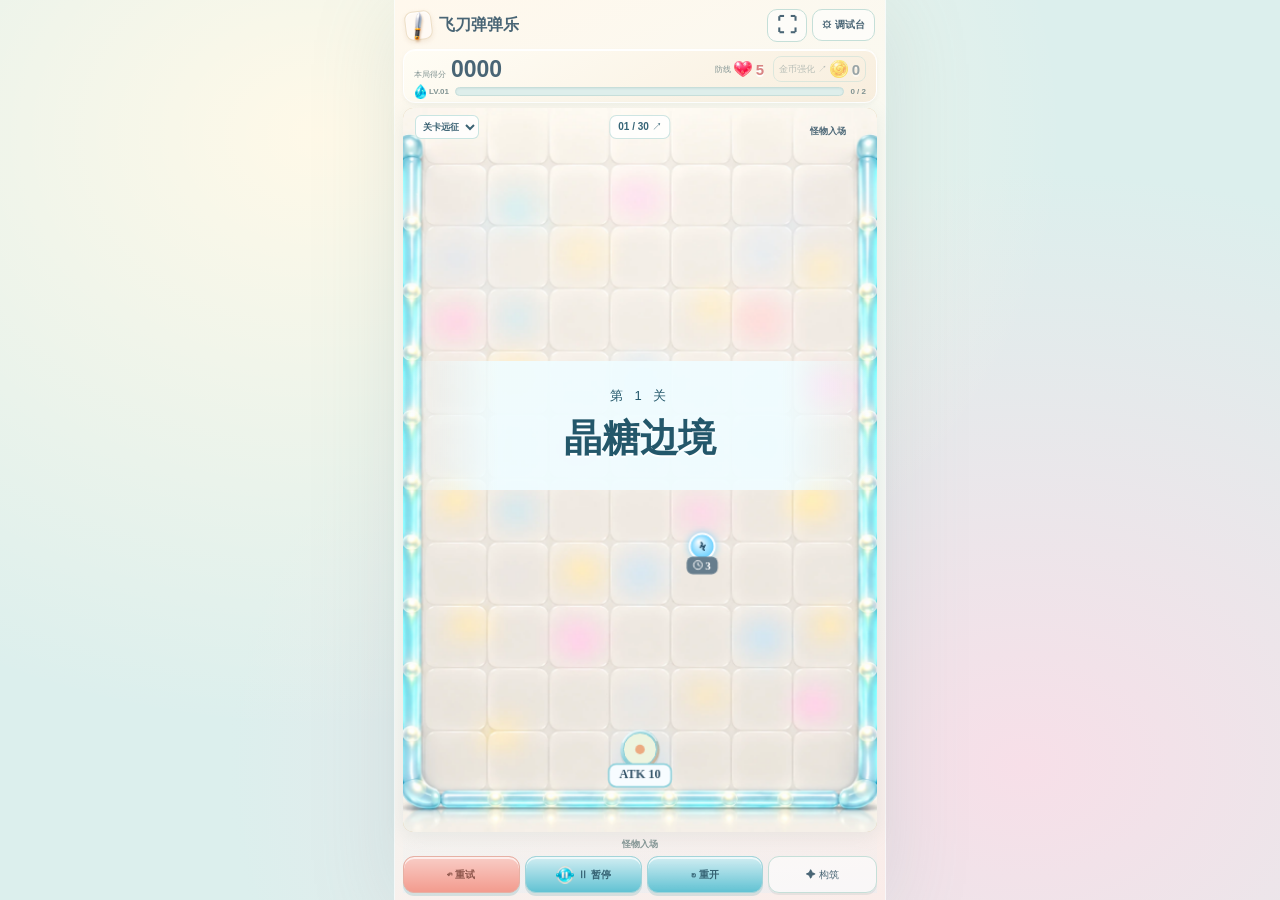
==== index.html @ 3e69caf4 "发布：飞刀弹弹乐 v0.41.0 朋友试玩版" ====
<!doctype html>
<html lang="zh-CN">
  <head>
<script>const shareUrl=new URL(location.href);if(!shareUrl.searchParams.has("mode"))shareUrl.searchParams.set("mode","stages");if(!shareUrl.searchParams.has("theme"))shareUrl.searchParams.set("theme","crystal");history.replaceState(null,"",shareUrl);</script>
    <meta charset="utf-8" />
    <meta
      name="viewport"
      content="width=device-width,initial-scale=1,viewport-fit=cover"
    />
    <meta name="theme-color" content="#3d9ef2" />
    <title>飞刀弹弹乐</title>
    <link rel="icon" href="assets/toy/coin.png" type="image/png" />
    <link rel="stylesheet" href="style.css" />
    <link rel="stylesheet" href="toy-theme.css" id="toySkin" />
    <link rel="stylesheet" href="theme-system.css" />
    <link rel="stylesheet" href="mask-editor.css" />
    <link rel="stylesheet" href="balance-lab.css" />
    <link rel="stylesheet" href="audio-lab.css" />
    <link rel="stylesheet" href="stage-ui.css" />
  </head>
  <body>
    <div class="workspace">
      <main class="game-shell" aria-label="游戏区">
        <header class="game-header">
          <div class="brand">
            <span class="brand-icon"
              ><img id="themeBrand" src="assets/toy/knife.png" alt=""
            /></span>
            <div>飞刀弹弹乐<small>KNIFE PARTY</small></div>
          </div>
          <div class="header-actions">
            <button id="fullscreen" aria-label="切换全屏" title="切换全屏">
              ⛶</button
            ><button id="tune" disabled aria-expanded="false">⚙ 调试台</button>
          </div>
        </header>
        <section class="hud-panel">
          <div class="scoreboard">
            <div class="score-label">
              本局得分<strong id="score">0000</strong>
            </div>
            <div class="counters">
              <div><small>防线</small><span id="lives">5</span></div>
              <button id="openShop" disabled aria-label="金币强化商店">
                <small>金币强化 ↗</small><span id="coins">0</span>
              </button>
            </div>
          </div>
          <div class="xp-row">
            <span id="level">LV.01</span>
            <div class="xp-track"><i id="xp"></i></div>
            <span id="xpLabel">0 / 2</span>
          </div>
        </section>
        <section class="battle-stage" aria-label="战场">
          <div class="arena-wrap">
            <div class="battle-heading">
              <label class="mode-choice"
                ><select
                  id="gameModeChoice"
                  aria-label="游戏模式（切换重新开局）"
                  title="切换模式会重新开局"
                >
                  <option value="endless">无尽挑战</option>
                  <option value="stages">关卡远征</option>
                </select></label
              >
              <span class="battle-theme-name" hidden>默认主题</span>
            </div>
            <section
              id="stageStatus"
              class="stage-status"
              aria-label="关卡目标"
              hidden
            >
              <div class="stage-title-row">
                <button
                  id="stageRouteButton"
                  title="查看路线与本关目标"
                  aria-describedby="stageObjective"
                >
                  <strong id="stageTitle"></strong> ↗</button
                ><span id="stageProgress"></span>
              </div>
              <div id="stageObjective" class="stage-objective"></div>
            </section>
            <div id="bossStatus" hidden>
              <div class="boss-title-row">
                <strong id="bossName"></strong><span id="bossHp"></span>
              </div>
              <div class="boss-track"><i id="bossFill"></i></div>
              <div id="bossIntent"></div>
            </div>
            <div id="comboStatus" class="combo-status" hidden></div>
            <div class="arena-label">
              <span id="round">ROUND 01</span><span id="phase">正在加载</span>
            </div>
            <canvas
              id="arena"
              aria-label="飞刀战场，拖动瞄准松手发射"
              tabindex="0"
            ></canvas>
            <div id="overlay" class="overlay" hidden></div>
          </div>
        </section>
        <section class="bottom-deck">
          <div class="play-hint" id="hint">按住战场瞄准 · 松手出刀</div>
          <div class="play-controls">
            <button id="retry">↶ 重试</button><button id="pause">Ⅱ 暂停</button
            ><button id="restart">↻ 重开</button>
            <details id="buildDetails" class="build-details">
              <summary aria-label="展开构筑与属性">✦ 构筑</summary>
              <div class="build-popover">
                <div class="build-popover-heading">
                  本局构筑与属性 <small>再次点击构筑收起</small>
                </div>
                <div class="build-strip">
                  <span class="build-icon">✦</span>
                  <div id="buffs" class="buffs"></div>
                </div>
                <div id="stats" class="stats"></div>
                <div class="bottom-meta">
                  <span id="liveStatus">等待你的第一刀</span
                  ><button id="phone">手机试玩 ↗</button
                  ><span id="physicsBadge">重力关闭</span><span>v0.41.0</span>
                </div>
              </div>
            </details>
          </div>
        </section>
        <section
          id="stageScreen"
          class="stage-screen"
          role="region"
          aria-label="关卡旅程"
          hidden
        ></section>
      </main>
    </div>
    <dialog id="shop" aria-labelledby="shopTitle">
      <div class="dialog-head">
        <div>
          <small>COIN WORKSHOP</small>
          <h2 id="shopTitle">金币强化</h2>
        </div>
        <button id="closeShop" aria-label="关闭金币商店">✕</button>
      </div>
      <div class="shop-wallet">
        <span>本局金币</span><strong id="shopCoins">0</strong
        ><small>强化留在本局 · 不消耗回合</small>
      </div>
      <p id="shopMessage" class="small" role="status"></p>
      <div id="shopItems" class="shop-items"></div>
      <p class="small">
        每种强化独立涨价。解锁能力仍靠经验三选一，金币帮你加强喜欢的构筑。
      </p>
    </dialog>
    <dialog id="debug">
      <div class="dialog-head">
        <div>
          <small>PLAY LAB</small>
          <h2>手感调试台</h2>
        </div>
        <button id="closeDebug" aria-label="关闭调试台">✕</button>
      </div>
      <p class="small">
        PC
        左侧面板可边玩边调；手机面板打开时暂停，关闭继续。结构调整需应用并重开。
      </p>
      <details id="themeLab" class="debug-section theme-lab">
        <summary>主题工作台 <small>内部测试</small></summary>
        <p class="small">
          切换整套美术与配色，保留对局。主题与玩法参数分开保存。
        </p>
        <label class="theme-line"
          >内置主题<select id="themeSelect" aria-label="内置主题"></select
        ></label>
        <div class="debug-actions">
          <button id="themeSave" class="accent">保存主题</button
          ><button id="themeRestore">恢复已存主题</button>
          <button id="themeExport">导出主题包</button>
          <label class="file-button"
            >导入主题包<input
              id="themeImport"
              type="file"
              accept=".json,application/json"
              hidden
          /></label>
        </div>
        <p id="themeState" class="small" role="status">正在加载主题…</p>
        <button id="crystalTest">试玩晶糖 · 6列10行 / 三种怪物（重开）</button>
        <p class="small">
          蓝色普通怪 · 粉色快速怪 ·
          橙黄色爆炸怪。仅套用战场行列与怪物开关，其余已调参数沿用。
        </p>
        <details>
          <summary>背景碰撞框</summary>
          <button id="themeArenaEdit">显示范围并拖动调整</button>
          <p class="small">
            按背景图宽高的0～1比例对齐内墙。修改不改变格子数；调试台搜索“实际碰撞边界”可显示绿色参考框。
          </p>
          <label
            ><input
              id="themeArenaEnabled"
              type="checkbox"
            />使用图片内侧碰撞框</label
          >
          <div id="themeArenaGeometry" class="theme-grid"></div>
          <button id="themeApplyArena">应用碰撞框预览</button>
          <p class="small">
            满意后点击“保存主题”；行列数、怪物数值使用“保存参数”。
          </p>
        </details>
        <details>
          <summary>编辑名称与风格</summary>
          <label class="theme-line"
            >名称<input id="themeName" maxlength="60" aria-label="主题名称"
          /></label>
          <label class="theme-line"
            >主题 ID<input id="themeId" maxlength="64" aria-label="主题ID"
          /></label>
          <label class="theme-line"
            >皮肤样式<select id="themeStyle" aria-label="皮肤样式">
              <option value="toy">玩具圆润</option>
              <option value="crystal">晶糖玻璃</option>
              <option value="classic">经典简洁</option>
            </select></label
          >
        </details>
        <details>
          <summary>界面配色</summary>
          <p class="small">点击色块选色，或输入 #RRGGBB；修改后立即预览。</p>
          <div id="themePalette" class="theme-grid"></div>
        </details>
        <details>
          <summary>战场与特效配色</summary>
          <p class="small">
            可用 #RRGGBBAA 调透明度，地面底色在没有地砖/背景图时显示。
          </p>
          <div id="themeRender" class="theme-grid"></div>
        </details>
        <details>
          <summary>主题图片与锚点</summary>
          <select id="themeSlot" aria-label="主题图片槽位"></select>
          <div class="theme-preview">
            <img id="themeAssetPreview" alt="当前槽位图片" />
            <p id="themeAssetInfo" class="small"></p>
          </div>
          <div class="debug-actions">
            <label class="file-button"
              >替换主题图片<input
                id="themeAssetFile"
                type="file"
                accept="image/png,image/webp,image/jpeg"
                hidden /></label
            ><button id="themeClearAsset">清除此槽位</button>
          </div>
          <p class="small">
            PNG / WebP / JPEG，单图≤4 MiB。整体主题包≤8
            MiB。下方尺寸/锚点用于战场素材，HUD图片按界面布局缩放。显示倍率不改变碰撞体；飞刀先校准朝向与刀尖锚点。
          </p>
          <div id="themeGeometry" class="theme-grid"></div>
          <label class="theme-line"
            ><input id="theme-meta-loop" type="checkbox" />循环播放</label
          >
          <button id="themeApplyMeta">应用尺寸与锚点</button>
        </details>
      </details>
      <div class="debug-actions">
        <button id="save" class="accent">保存参数</button
        ><button id="export">导出 JSON</button
        ><label class="file-button"
          >导入 JSON<input
            id="import"
            type="file"
            accept=".json,application/json"
            hidden /></label
        ><button id="defaults">恢复默认</button
        ><button id="applyBoard">应用并重开</button>
      </div>
      <button id="openBalanceLab" class="balance-entry">
        数值平衡工作台 ↗ <small>经验曲线 · 技能成长 · 怪物压力 · 经济</small>
      </button>
      <button id="openAudioLab" class="balance-entry">
        音乐与音效工作台 ↗ <small>音量 · 试听 · 素材替换 · 背景音乐</small>
      </button>
      <p id="saveState" class="small" role="status">尚未修改</p>
      <details id="feelPresets" class="lab-presets" open>
        <summary class="section-caption">
          手感预设 <span id="presetName">原味 · 零反弹</span>
        </summary>
        <div id="presetButtons" class="preset-buttons"></div>
        <div class="preset-create">
          <input
            id="feelPresetName"
            maxlength="40"
            placeholder="新预设名称"
            aria-label="新手感预设名称"
          />
          <button id="saveFeelPreset">保存当前为预设</button>
        </div>
        <div class="preset-manage">
          <button id="undoPresetDelete" hidden>撤销删除预设</button>
          <button id="restoreBuiltinPresets">恢复内置预设</button>
        </div>
        <p class="small">
          保存当前全部参数；删除不改变当前对局。预设保存在此浏览器，点击预设应用，结构变化会重开。
        </p>
      </details>
      <input
        id="search"
        class="search"
        placeholder="搜索参数，例如：重力、速度、伤害"
        aria-label="搜索参数"
      />
      <div class="gravity-note">
        延迟重力：需同时启用重力。怪物与墙壁反弹次数都耗尽后开始下坠；初始无反弹则立即生效。
      </div>
      <div id="fields"></div>
      <details class="debug-section">
        <summary>测试工具与运行信息</summary>
        <div class="debug-actions">
          <button id="grantRecall">获得万刃归心</button
          ><button id="grantPlatform">增加发射台</button
          ><button id="demoRecall">演示墙刀齐射</button
          ><button id="step">单步 1/60 秒</button
          ><button id="testScene">加载碰撞测试场</button
          ><button id="addXp">增加升级经验</button
          ><button id="addCoins">增加 20 金币</button>
        </div>
        <pre id="telemetry"></pre>
      </details>
      <details class="debug-section">
        <summary>美术资源替换 / 预览</summary>
        <p class="small">
          单张快速预览仅本次有效，不写入主题包。要保存图片和锚点，请使用上方主题工作台；重新加载恢复当前主题。
        </p>
        <div class="debug-actions">
          <select id="assetSlot" aria-label="替换素材类型">
            <option value="enemy">蓝色怪物</option>
            <option value="enemyOrange">橙色怪物</option>
            <option value="corpseOrange">橙色战败怪物</option>
            <option value="floorTile">单格地砖</option>
            <option value="knife">飞刀（默认朝右）</option>
            <option value="corpse">死亡怪物</option>
            <option value="launcher">发射台</option>
            <option value="launcherDisc">中央圆盘发射台</option>
            <option value="background">战场背景</option></select
          ><label class="file-button"
            >选择图片预览<input
              id="artFile"
              type="file"
              accept="image/png,image/webp,image/svg+xml,image/jpeg"
              hidden /></label
          ><button id="reloadArt">重新加载正式素材</button>
        </div>
        <p id="artState" class="small"></p>
      </details>
    </dialog>
    <div id="toast" role="status"></div>
    <script type="module" src="src/main.mjs"></script>
  </body>
</html>
---- style.css ----
@font-face {
  font-family: Club;
  src: local("Bahnschrift");
}
* {
  box-sizing: border-box;
}
:root {
  color-scheme: dark;
  --bg: #10231d;
  --panel: #1c352a;
  --line: #385347;
  --text: #f4f1df;
  --muted: #9db09e;
  --orange: #ffab65;
  --lime: #daeba5;
}
html,
body {
  margin: 0;
  width: 100%;
  height: 100%;
  overflow: hidden;
}
body {
  font-family: Club, "Microsoft YaHei", sans-serif;
  color: var(--text);
  background: radial-gradient(
    ellipse at 50% 30%,
    #2c4733 0%,
    #152b23 42%,
    #0c1b17 100%
  );
}
button,
input,
select {
  -webkit-tap-highlight-color: transparent;
}
button,
.file-button {
  font: inherit;
  color: inherit;
  border: 1px solid var(--line);
  background: #253e30;
  border-radius: 10px;
  min-height: 40px;
  padding: 9px 13px;
  cursor: pointer;
  transition: background 0.12s;
}
button:hover,
.file-button:hover {
  background: #38543b;
}
button:active {
  background: #486244;
}
button:focus-visible,
input:focus-visible,
canvas:focus-visible {
  outline: 2px solid var(--orange);
  outline-offset: 2px;
}
button:disabled {
  opacity: 0.4;
  cursor: default;
}
.workspace {
  height: 100dvh;
  width: 100%;
  display: flex;
  justify-content: center;
  align-items: stretch;
  padding: 0 12px;
}
.game-shell {
  width: min(100%, 520px, 66dvh);
  min-width: 0;
  display: flex;
  flex-direction: column;
  height: 100%;
  padding: 14px 16px 6px;
  background: linear-gradient(180deg, #223d2e, #142c23 45%, #1c3427);
  box-shadow:
    0 0 0 1px #a1b48718,
    0 0 100px #0003;
  position: relative;
}
.game-header {
  display: flex;
  align-items: center;
  justify-content: space-between;
  gap: 10px;
  flex-shrink: 0;
  margin-bottom: 12px;
}
.brand {
  display: flex;
  align-items: center;
  gap: 9px;
  font-size: 19px;
  font-weight: 800;
  letter-spacing: 1px;
}
.brand-icon {
  display: grid;
  place-items: center;
  width: 34px;
  height: 36px;
  background: var(--orange);
  color: #1b3324;
  border-radius: 10px;
  transform: rotate(-7deg);
  font-size: 28px;
}
.brand small {
  display: block;
  font-size: 8px;
  letter-spacing: 3px;
  font-weight: 400;
  color: #b4cba0;
  margin-top: 3px;
}
.header-actions {
  display: flex;
  gap: 7px;
  align-items: center;
}
.header-actions button {
  font-size: 11px;
  min-height: 36px;
  padding: 7px 11px;
  background: #173023;
}
.header-actions #fullscreen {
  font-size: 20px;
  padding: 4px 9px;
}
.hud-panel {
  background: linear-gradient(125deg, #35493166, #253f2f);
  border: 1px solid #59704c55;
  border-radius: 14px;
  padding: 11px 15px 10px;
  flex-shrink: 0;
}
.scoreboard {
  display: flex;
  align-items: center;
  justify-content: space-between;
  gap: 16px;
}
.score-label {
  font-size: 10px;
  letter-spacing: 2px;
  color: #b5c7a8;
}
.score-label strong {
  display: block;
  font-size: 31px;
  letter-spacing: 2px;
  line-height: 1.15;
  color: #f6efce;
  margin-top: 3px;
  font-weight: 600;
}
.counters {
  display: flex;
  gap: 20px;
  text-align: right;
}
.counters div {
  display: flex;
  flex-direction: column;
  gap: 5px;
}
.counters small {
  font-size: 9px;
  color: var(--muted);
  letter-spacing: 2px;
}
.counters span {
  font-size: 19px;
}
.counters #lives {
  color: #ffb285;
}
.counters #coins {
  color: #e5dfa0;
}
.xp-row {
  display: flex;
  align-items: center;
  gap: 9px;
  margin-top: 9px;
  font-size: 9px;
  color: #c5dba5;
}
.xp-track {
  height: 12px;
  min-height: 12px;
  padding: 2px 3px;
  border: 1px solid #ffffff24;
  border-radius: 30px;
  background: #10271c;
  overflow: hidden;
  flex: 1;
}
.xp-track i {
  display: block;
  height: 100%;
  width: 0;
  border-radius: inherit;
  background: linear-gradient(90deg, #a6c873, #e4ed9d);
  transition: width 0.2s;
}
.battle-heading {
  display: flex;
  justify-content: space-between;
  align-items: center;
  font-size: 11px;
  flex-shrink: 0;
  height: 33px;
  padding: 0 3px;
  color: #e0e7c1;
}
.battle-heading i {
  font-style: normal;
  font-size: 9px;
  color: #8fa58c;
}
.battle-heading #physicsBadge {
  font-size: 9px;
  color: #c1d497;
  background: #a9ce8710;
  padding: 4px 6px;
  border-radius: 4px;
}
.battle-stage {
  min-height: 0;
  flex: 1;
  display: flex;
  align-items: center;
  justify-content: center;
  width: 100%;
  overflow: hidden;
}
.arena-wrap {
  flex-shrink: 0;
  position: relative;
  border: 8px solid #647051;
  border-top-width: 26px;
  border-bottom-width: 8px;
  border-radius: 12px;
  background: #263f30;
  box-shadow:
    inset 0 0 0 1px #b2c78255,
    0 5px 0 #0d2217;
  width: 100%;
  overflow: visible;
}
.arena-label {
  position: absolute;
  top: -20px;
  left: 2px;
  right: 2px;
  display: flex;
  align-items: center;
  justify-content: space-between;
  font-size: 9px;
  letter-spacing: 1px;
  color: #eff3d6;
}
canvas {
  display: block;
  width: 100%;
  height: 100%;
  touch-action: none;
  cursor: crosshair;
}
.bottom-deck {
  flex-shrink: 0;
  padding-top: 9px;
}
.play-hint {
  text-align: center;
  color: #c7d8ad;
  font-size: 10px;
  line-height: 16px;
  min-height: 16px;
  margin-bottom: 8px;
}
.build-strip {
  display: flex;
  gap: 8px;
  align-items: center;
  min-height: 26px;
  border-top: 1px solid #52644455;
  padding-top: 7px;
  margin-bottom: 6px;
}
.build-icon {
  color: var(--orange);
  font-size: 17px;
}
.buffs {
  display: flex;
  gap: 6px;
  overflow-x: auto;
  white-space: nowrap;
  scrollbar-width: none;
  font-size: 9px;
}
.buffs span {
  border-radius: 4px;
  color: #d4e3ae;
  background: #65734633;
  padding: 4px 6px;
}
.stats {
  display: grid;
  grid-template-columns: repeat(7, minmax(0, 1fr));
  background: #10251b66;
  border: 1px solid #3b513644;
  border-radius: 8px;
  margin-bottom: 9px;
  padding: 7px 0;
}
.stat {
  text-align: center;
  display: flex;
  flex-direction: column;
  gap: 5px;
  border-right: 1px solid #58704d33;
  min-width: 0;
}
.stat:last-child {
  border: 0;
}
.stat span {
  font-size: 8px;
  color: #b0bea0;
}
.stat b {
  font-size: 14px;
  font-weight: 500;
  color: #e4e9bb;
}
.play-controls {
  display: flex;
  gap: 7px;
}
.play-controls button {
  flex: 1;
  font-size: 11px;
  min-height: 42px;
  padding: 9px 4px;
  background: linear-gradient(180deg, #425536, #2b422d);
  border-color: #6c7b4b99;
  box-shadow: 0 3px 0 #0f2519;
}
.play-controls button:first-child {
  background: linear-gradient(180deg, #efb16b, #d99656);
  border-color: #e8c58a;
  color: #253325;
  font-weight: 700;
  flex: 1.35;
}
.bottom-meta {
  display: flex;
  gap: 8px;
  align-items: center;
  justify-content: space-between;
  height: 29px;
  color: #7e957d;
  font-size: 8px;
}
.bottom-meta #liveStatus {
  white-space: nowrap;
  overflow: hidden;
  text-overflow: ellipsis;
  max-width: 50%;
}
.bottom-meta button {
  font-size: 9px;
  min-height: 24px;
  padding: 2px 5px;
  background: transparent;
  border: 0;
  color: #a8bc99;
}
.overlay {
  position: absolute;
  inset: 0;
  z-index: 3;
  background: #13291fef;
  backdrop-filter: blur(7px);
  display: flex;
  flex-direction: column;
  justify-content: center;
  padding: 20px;
  overflow-y: auto;
}
.overlay[hidden] {
  display: none;
}
.overlay h2 {
  font-size: 25px;
  color: #f7e5ba;
  margin: 5px 0 8px;
}
.overlay > p {
  font-size: 11px;
  line-height: 1.7;
  color: #b1c19d;
  margin: 0 0 8px;
}
.choice {
  display: grid;
  grid-template-columns: 32px 1fr;
  gap: 5px 10px;
  text-align: left;
  padding: 12px;
  margin-top: 8px;
  min-height: 65px;
  background: linear-gradient(110deg, #395135, #2b4430);
  border-color: #82905b88;
}
.choice em {
  font-size: 27px;
  grid-row: span 2;
  color: var(--orange);
  font-style: normal;
}
.choice b {
  font-size: 15px;
}
.choice small {
  font-size: 10px;
  color: #c3d1af;
}
.accent {
  background: var(--orange);
  color: #243422;
  border-color: var(--orange);
}
.accent:hover {
  background: #ffc189;
}
dialog {
  position: fixed;
  width: min(620px, calc(100vw - 20px));
  max-width: none;
  max-height: calc(100dvh - 24px);
  border: 1px solid #6c8054;
  border-radius: 16px;
  padding: 19px;
  background: #193124;
  color: var(--text);
  box-shadow: 0 18px 60px #0006;
  overflow: auto;
  overscroll-behavior: contain;
}
dialog::backdrop {
  background: #071a12b8;
  backdrop-filter: blur(3px);
}
.dialog-head {
  display: flex;
  justify-content: space-between;
  align-items: center;
  background: #193124;
  position: sticky;
  top: -19px;
  padding: 10px 0;
  z-index: 2;
}
.dialog-head small {
  color: var(--orange);
  font-size: 9px;
  letter-spacing: 3px;
}
.dialog-head h2 {
  font-size: 23px;
  margin: 4px 0;
}
.dialog-head button {
  font-size: 16px;
  min-width: 40px;
}
.small {
  font-size: 11px;
  line-height: 1.7;
  color: #b1c4a9;
}
.debug-actions {
  display: flex;
  gap: 6px;
  flex-wrap: wrap;
  margin: 12px 0;
}
.debug-actions button,
.file-button,
select {
  font-size: 11px;
  min-height: 36px;
  padding: 8px 10px;
}
.debug-section {
  border-top: 1px solid var(--line);
  padding: 13px 0;
}
.debug-section summary {
  cursor: pointer;
  font-size: 12px;
}
.field {
  display: grid;
  grid-template-columns: minmax(0, 1fr) 75px 55px;
  gap: 8px;
  align-items: center;
  margin-top: 12px;
  font-size: 11px;
}
.field small {
  color: #8da589;
  font-size: 9px;
}
.field input[type="number"],
select,
.search {
  background: #10291c;
  color: var(--text);
  padding: 8px;
  border: 1px solid #516447;
  border-radius: 6px;
  width: 100%;
  font: inherit;
}
.field input[type="checkbox"] {
  accent-color: var(--orange);
  justify-self: end;
  width: 20px;
  height: 20px;
}
.search {
  font-size: 12px;
  margin: 12px 0;
}
.gravity-note {
  font-size: 10px;
  line-height: 1.7;
  color: #d5d6a8;
  background: #74824318;
  padding: 8px 10px;
  border-radius: 5px;
  margin-bottom: 10px;
}
.lab-presets {
  margin-top: 14px;
}
.section-caption {
  display: flex;
  justify-content: space-between;
  color: #c5d4ad;
  font-size: 11px;
}
.section-caption span {
  font-size: 9px;
  color: #93a784;
}
.preset-buttons {
  display: grid;
  grid-template-columns: 1fr 1fr;
  gap: 6px;
  margin-top: 8px;
}
.preset-buttons button {
  font-size: 10px;
  min-height: 34px;
  padding: 7px 8px;
  text-align: left;
}
.preset-buttons button.active {
  border-color: var(--orange);
  color: #f3c38f;
}
pre {
  white-space: pre-wrap;
  font-size: 10px;
  color: #cde29c;
  line-height: 1.8;
}
#toast {
  position: fixed;
  bottom: max(15px, env(safe-area-inset-bottom));
  left: 50%;
  transform: translateX(-50%);
  max-width: 90vw;
  padding: 12px 20px;
  background: var(--lime);
  color: #173022;
  border-radius: 10px;
  font-size: 12px;
  opacity: 0;
  pointer-events: none;
  z-index: 30;
  transition: opacity 0.15s;
}
#toast.show {
  opacity: 1;
}
@media (min-width: 900px) and (orientation: landscape) {
  body.debug-docked .workspace {
    padding-left: 380px;
  }
  dialog.docked {
    inset: 12px auto 12px
      max(14px, calc((100vw - min(520px, 66dvh) - 380px) / 2 + 14px));
    margin: 0;
    width: 350px;
    height: calc(100dvh - 24px);
    max-height: none;
    border-radius: 13px;
    padding: 16px;
    box-shadow: 0 8px 32px #0003;
  }
  .docked .dialog-head {
    top: -16px;
  }
  .docked .field {
    grid-template-columns: minmax(0, 1fr) 66px 47px;
    gap: 6px;
  }
}
@media (max-width: 599px) {
  .workspace {
    padding: 0;
  }
  .game-shell {
    width: 100%;
    padding: calc(10px + env(safe-area-inset-top)) 12px
      env(safe-area-inset-bottom);
    box-shadow: none;
  }
  .game-header {
    margin-bottom: 10px;
  }
  .brand {
    font-size: 18px;
  }
  .hud-panel {
    padding: 10px 13px;
  }
  .game-header #fullscreen {
    display: none;
  }
  .header-actions button {
    min-height: 40px;
  }
  .battle-heading {
    height: 29px;
  }
  .stats {
    padding: 6px 0;
  }
  .bottom-deck {
    padding-top: 7px;
  }
  .bottom-meta {
    height: 25px;
  }
  dialog {
    width: calc(100vw - 16px);
    max-height: calc(
      100dvh - 16px - env(safe-area-inset-top) - env(safe-area-inset-bottom)
    );
    padding: 15px;
  }
  .dialog-head {
    top: -15px;
  }
  .overlay {
    padding: 14px;
  }
  .overlay h2 {
    font-size: 21px;
  }
}
@media (max-height: 740px) {
  .game-shell {
    padding-top: max(7px, env(safe-area-inset-top));
  }
  .game-header {
    margin-bottom: 7px;
  }
  .brand {
    font-size: 16px;
  }
  .brand-icon {
    height: 31px;
    width: 30px;
    font-size: 24px;
  }
  .brand small {
    font-size: 7px;
  }
  .hud-panel {
    padding: 7px 11px;
  }
  .score-label strong {
    font-size: 25px;
  }
  .counters span {
    font-size: 16px;
  }
  .xp-row {
    margin-top: 6px;
  }
  .battle-heading {
    height: 25px;
  }
  .bottom-deck {
    padding-top: 5px;
  }
  .play-hint {
    font-size: 9px;
    margin-bottom: 4px;
  }
  .build-strip {
    padding-top: 4px;
    min-height: 22px;
    margin-bottom: 4px;
  }
  .stats {
    padding: 5px 0;
    margin-bottom: 6px;
  }
  .stat {
    gap: 3px;
  }
  .stat b {
    font-size: 12px;
  }
  .bottom-meta {
    height: 22px;
  }
  .play-controls button {
    min-height: 38px;
  }
  .choice {
    min-height: 54px;
    padding: 8px;
    margin-top: 5px;
  }
  .overlay h2 {
    font-size: 19px;
  }
}
@media (max-height: 500px) and (orientation: landscape) {
  .game-header {
    margin-bottom: 3px;
  }
  .hud-panel {
    padding: 4px 8px;
  }
  .scoreboard {
    align-items: center;
  }
  .score-label strong {
    display: inline;
    font-size: 20px;
    margin-left: 8px;
  }
  .counters {
    flex-direction: row;
    gap: 10px;
  }
  .counters div {
    flex-direction: row;
  }
  .xp-row {
    margin-top: 3px;
  }
  .battle-heading {
    height: 20px;
  }
  .build-strip,
  .stats,
  .bottom-meta {
    display: none;
  }
  .play-controls button {
    min-height: 30px;
  }
  .play-hint {
    line-height: 12px;
  }
  .game-shell {
    width: 320px;
  }
}
---- toy-theme.css ----
/* v0.4 toy art theme; layout and input behavior remain in style.css. */
:root {
  color-scheme: light;
  --bg: #cce9fc;
  --panel: #edf7ff;
  --line: #bdd4e7;
  --text: #304f72;
  --muted: #69849a;
  --orange: #ffbf35;
  --lime: #32b4f6;
}
body {
  background: radial-gradient(
    ellipse at 50% 25%,
    #bfeeff,
    #6dbcea 70%,
    #4389bf
  );
  color: var(--text);
}
.workspace {
  background-image:
    radial-gradient(circle at 18% 18%, #ffffff55 0 2px, transparent 3px),
    radial-gradient(circle at 85% 65%, #ffffff30 0 3px, transparent 4px);
  background-size:
    95px 95px,
    150px 150px;
}
.game-shell {
  background: linear-gradient(
    180deg,
    #80ceff 0%,
    #d8effb 17%,
    #ecf6fa 54%,
    #bbdff6 100%
  );
  box-shadow:
    0 0 0 2px #ffffff66,
    0 0 80px #164e763d;
}
.brand {
  color: white;
  text-shadow:
    0 2px 0 #2774ae,
    1px 0 0 #2774ae,
    -1px 0 0 #2774ae;
  letter-spacing: 0.5px;
}
.brand small {
  color: #eafbff;
  text-shadow: none;
  font-weight: 700;
}
.brand-icon {
  background: linear-gradient(#ffdc57, #ffa52d);
  box-shadow:
    inset 0 2px 0 #fff4b6,
    0 3px 0 #b87d22;
  border: 1px solid #fcb949;
}
.brand-icon img {
  height: 33px;
  width: auto;
  display: block;
  transform: rotate(12deg);
  filter: drop-shadow(1px 2px 1px #a7642166);
}
button,
.file-button {
  background: #eaf5ff;
  border-color: #9fc4e2;
  color: #34577c;
  box-shadow: 0 2px 0 #7ca5c522;
}
button:hover,
.file-button:hover {
  background: #d2eaff;
}
button:active {
  background: #b9dafa;
}
.header-actions button {
  background: linear-gradient(#fff8, #fff3);
  border: 1px solid #ffffffaa;
  color: #205b86;
  font-weight: 700;
  box-shadow: 0 2px 0 #1c6db533;
}
.hud-panel {
  background: linear-gradient(150deg, #fffefa, #f8eada);
  border: 1px solid #fff;
  box-shadow:
    inset 0 -3px 0 #d8c2a8,
    0 3px 0 #78acd144;
}
.score-label {
  position: relative;
  padding-left: 35px;
  color: #8b795e;
  font-size: 9px;
  letter-spacing: 1px;
}
.score-label::before {
  content: "";
  position: absolute;
  left: -2px;
  top: 7px;
  width: 31px;
  height: 31px;
  background: var(--theme-uiCrown, url("assets/toy/crown.png")) center/contain
    no-repeat;
}
.score-label strong {
  color: #34577a;
  text-shadow: 0 2px white;
  font-weight: 800;
}
.counters small {
  color: #9b8973;
  font-size: 9px;
}
.counters span {
  display: flex;
  align-items: center;
  gap: 4px;
  font-weight: 800;
  text-shadow: 0 2px #fff;
}
.counters span::before {
  content: "";
  display: inline-block;
  width: 24px;
  height: 24px;
  background: center/contain no-repeat;
}
.counters #lives {
  color: #dc4f60;
}
.counters #lives::before {
  background-image: var(--theme-uiHeart, url("assets/toy/heart.png"));
}
.counters #coins {
  color: #36567b;
}
.counters #coins::before {
  background-image: var(--theme-uiCoin, url("assets/toy/coin.png"));
}
.xp-row {
  color: #2e6790;
  font-weight: 700;
  gap: 7px;
}
.xp-row #level {
  padding-left: 22px;
  position: relative;
  font-size: 8px;
}
.xp-row #level::before {
  content: "";
  position: absolute;
  left: 0;
  top: -5px;
  width: 22px;
  height: 22px;
  background: var(--theme-uiXp, url("assets/toy/xp-icon.png")) center/contain
    no-repeat;
}
.xp-track {
  height: 12px;
  padding: 2px 3px;
  background: #284968 var(--theme-uiTrack, url("assets/toy/xp-track.png"))
    center/100% 100% no-repeat;
  box-shadow: 0 1px white;
  border-radius: 30px;
}
.xp-track i {
  border-radius: 10px;
  background: #12c3fd var(--theme-uiButton, url("assets/toy/button.png"))
    center/100% 100%;
  box-shadow: inset 0 1px #ddffff88;
}
.battle-heading {
  color: #386487;
  font-weight: 700;
}
.battle-heading i {
  color: #6694b1;
  font-weight: 400;
}
.battle-heading #physicsBadge {
  color: #477599;
  background: #eafbff;
  border: 1px solid #9fc9e3;
  padding: 3px 6px;
}
.arena-wrap {
  border-color: #258ae6;
  border-left-color: #ff9332;
  border-right-color: #ff9332;
  background: #dfc99f;
  border-radius: 12px;
  box-shadow:
    0 4px 0 #22629c,
    inset 0 0 0 1px #fff9,
    0 7px 9px #406e8b26;
}
.arena-wrap::before,
.arena-wrap::after {
  content: "";
  position: absolute;
  top: -17px;
  bottom: -4px;
  width: 8px;
  pointer-events: none;
  z-index: 2;
  background: repeating-linear-gradient(
    180deg,
    #ff9b30 0px,
    #ffbb55 3px,
    #f38127 43px,
    #d36a22 46px,
    #2a8bf0 47px,
    #6cbdff 49px,
    #318beb 80px,
    #1d62b4 83px
  );
  border-radius: 5px;
  box-shadow:
    inset 1px 0 #ffffff77,
    inset -1px 0 #944b2433;
}
.arena-wrap::before {
  left: -8px;
}
.arena-wrap::after {
  right: -8px;
}
.arena-label {
  color: white;
  font-size: 9px;
  text-shadow: 0 1px #1d5e9b;
  padding: 0 7px;
  font-weight: 700;
}
.arena-label::before,
.arena-label::after {
  content: "";
  position: absolute;
  top: -11px;
  width: 20px;
  height: 20px;
  background: var(--theme-uiCoin, url("assets/toy/coin.png")) center/contain
    no-repeat;
  filter: drop-shadow(0 1px 1px #884d4266);
}
.arena-label::before {
  left: -14px;
}
.arena-label::after {
  right: -14px;
}
.battle-stage {
  overflow: visible;
}
.play-hint {
  color: #44728f;
  font-weight: 700;
}
.build-strip {
  border-color: #9cc5db99;
}
.build-icon {
  color: #efa824;
}
.buffs span {
  color: #456f99;
  background: linear-gradient(#fff, #e7f4ff);
  border: 1px solid #a9c9e1;
  box-shadow: 0 1px 0 #fff;
  font-weight: 700;
}
.stats {
  background: linear-gradient(#fafdff, #dceffc);
  border-color: #aac8df;
  box-shadow: inset 0 1px white;
}
.stat {
  border-right-color: #bad4e9;
}
.stat span {
  color: #6b8ca4;
}
.stat b {
  color: #355778;
  font-weight: 800;
}
.play-controls button {
  background: transparent var(--theme-uiButton, url("assets/toy/button.png"))
    center/100% 100% no-repeat;
  border: 0;
  color: white;
  text-shadow: 0 1px 1px #236aa9;
  font-weight: 700;
  box-shadow: 0 3px 0 #267cc533;
}
.play-controls button:first-child {
  background: linear-gradient(#ffe765, #ffb426);
  border: 1px solid #eeac30;
  color: #86551b;
  text-shadow: 0 1px #fff9;
  box-shadow:
    inset 0 2px #fff4ac,
    0 3px 0 #ba7b2e44;
}
.play-controls #pause::before {
  content: "";
  display: inline-block;
  vertical-align: middle;
  width: 18px;
  height: 18px;
  margin-right: 4px;
  background: var(--theme-uiPause, url("assets/toy/pause.png")) center/contain;
}
.bottom-meta {
  color: #678fa9;
}
.bottom-meta button {
  color: #38739f;
}
.bottom-deck {
  background: linear-gradient(transparent, #d5edfa44);
}
.overlay {
  background: linear-gradient(145deg, #f5fcffef, #dfedffff);
  backdrop-filter: blur(6px);
  border-radius: 3px;
}
.overlay h2 {
  color: #305b83;
  text-shadow: 0 2px white;
}
.overlay > p {
  color: #708ca4;
}
.choice {
  background: linear-gradient(110deg, #fff, #e0f1ff);
  border: 2px solid #80b7e4;
  box-shadow: 0 3px 0 #6399c533;
  color: #35577c;
}
.choice:hover {
  background: #cceaff;
  border-color: #3b99e9;
}
.choice em {
  color: #eba11e;
  text-shadow: 0 1px white;
}
.choice small {
  color: #7189a1;
}
.accent {
  background: linear-gradient(#ffd959, #ffb52c);
  color: #785021;
  border-color: #e9ac38;
}
.accent:hover {
  background: #ffe078;
}
dialog {
  background: #edf6fd;
  color: #365577;
  border-color: #80b4d9;
  box-shadow: 0 18px 50px #194c7266;
}
dialog::backdrop {
  background: #18446a66;
}
.dialog-head {
  background: #edf6fd;
}
.dialog-head small {
  color: #6191b0;
}
.dialog-head h2 {
  color: #355c80;
}
.small {
  color: #7891a7;
}
.debug-section {
  border-color: #c8dceb;
}
.debug-section summary {
  color: #466d8f;
}
.field small {
  color: #87a0b4;
}
.field input[type="number"],
select,
.search {
  background: #fff;
  color: #365778;
  border-color: #bdd3e6;
}
.field input[type="checkbox"] {
  accent-color: #258deb;
}
.gravity-note {
  background: #e1eefa;
  color: #6a8aa6;
}
.section-caption {
  color: #527d9c;
}
.section-caption span {
  color: #7f9aae;
}
.preset-buttons button.active {
  background: #d8ecfc;
  border-color: #469fe6;
  color: #2672a9;
}
pre {
  color: #65829b;
}
#toast {
  background: #fff1c8;
  color: #7d6137;
  border: 1px solid #efc469;
  box-shadow: 0 4px 20px #40567344;
}
@media (max-width: 599px) {
  .brand {
    font-size: 18px;
  }
  .hud-panel {
    padding-top: 8px;
    padding-bottom: 8px;
  }
  .counters {
    gap: 15px;
  }
  .counters span {
    font-size: 17px;
  }
  .score-label strong {
    font-size: 28px;
  }
  .play-controls button {
    font-size: 10px;
  }
}
@media (max-height: 740px) {
  .score-label {
    padding-left: 28px;
  }
  .score-label::before {
    width: 25px;
    height: 25px;
    top: 4px;
  }
  .score-label strong {
    font-size: 24px;
  }
  .counters span::before {
    width: 21px;
    height: 21px;
  }
  .xp-track {
    height: 9px;
  }
  .xp-row #level::before {
    width: 19px;
    height: 19px;
    top: -4px;
  }
  .hud-panel {
    padding-top: 6px;
    padding-bottom: 6px;
  }
}
---- theme-system.css ----
/* Shared theme hooks: presets own shape/layout; a theme owns colors and images. */
#arenaBoundsEditor {
  width: min(760px, calc(100vw - 20px));
  max-width: none;
  max-height: calc(100dvh - 20px);
  height: auto;
  inset: 0;
  margin: auto;
  padding: 18px;
  overflow: auto;
  border-radius: 18px;
  background: var(--theme-surface, var(--panel));
}
#arenaBoundsEditor .dialog-head {
  position: static;
  margin: 0 0 10px;
  padding: 0;
  background: transparent;
}
#arenaBoundsEditor h2 {
  font-size: 20px;
}
#arenaBoundsCanvas {
  display: block;
  width: 100%;
  height: min(60dvh, 580px);
  border-radius: 10px;
  outline: 1px solid var(--theme-border);
  touch-action: none;
}
.arena-bounds-toggle {
  display: flex;
  align-items: center;
  gap: 6px;
  margin: 12px 0;
  font-size: 13px;
}
#arenaBoundsValues {
  font-size: 12px;
  line-height: 1.6;
  color: var(--theme-text);
}
.arena-bounds-actions {
  display: flex;
  flex-wrap: wrap;
  gap: 8px;
}
.arena-bounds-actions button {
  min-height: 38px;
}
@media (max-width: 500px) {
  #arenaBoundsEditor {
    padding: 12px;
  }
  #arenaBoundsEditor h2 {
    font-size: 17px;
  }
  #arenaBoundsCanvas {
    height: min(54dvh, 460px);
  }
  .arena-bounds-actions button {
    flex: 1 0 42%;
  }
}
/* Image-backed arenas use the painted glass wall instead of an extra CSS frame. */
html[data-art-arena="true"] .arena-wrap {
  border: 0;
  border-radius: 10px;
  box-shadow: 0 4px 18px #799d9a24;
  overflow: hidden;
}
html[data-art-arena="true"] .arena-wrap::before,
html[data-art-arena="true"] .arena-wrap::after {
  display: none;
}
html[data-art-arena="true"] .arena-label {
  z-index: 2;
  top: 0;
  left: 5%;
  right: 5%;
  height: 6.5%;
  background: transparent;
  color: var(--theme-text);
  pointer-events: none;
  font-weight: 800;
}
:root[data-theme] {
  --bg: var(--theme-background);
  --panel: var(--theme-surface);
  --text: var(--theme-text);
  --muted: var(--theme-muted);
  --line: var(--theme-border);
  --orange: var(--theme-secondary);
  --lime: var(--theme-accent);
}
html[data-theme-style="classic"] {
  color-scheme: dark;
}
html[data-theme-style="toy"] {
  color-scheme: light;
}
[data-theme] body {
  background: var(--theme-background);
  color: var(--theme-text);
}
[data-theme] .game-shell {
  background: linear-gradient(
    180deg,
    var(--theme-shellTop),
    var(--theme-shellBottom) 45%
  );
}
[data-theme] .hud-panel {
  background: linear-gradient(
    150deg,
    var(--theme-surface),
    var(--theme-surfaceAlt)
  );
}
[data-theme] .score-label strong,
[data-theme] .counters #coins,
[data-theme] .battle-heading,
[data-theme] .dialog-head h2,
[data-theme] .debug-section summary,
[data-theme] .section-caption,
[data-theme] .choice {
  color: var(--theme-text);
}
[data-theme] .score-label,
[data-theme] .counters small,
[data-theme] .small,
[data-theme] .field small,
[data-theme] .bottom-meta,
[data-theme] pre,
[data-theme] .choice small {
  color: var(--theme-muted);
}
[data-theme] dialog,
[data-theme] .dialog-head {
  background: var(--theme-surface);
  color: var(--theme-text);
}
[data-theme] .debug-section,
[data-theme] .build-strip {
  border-color: var(--theme-border);
}
[data-theme] button,
[data-theme] .file-button,
[data-theme] input:not([type="checkbox"]):not([type="range"]),
[data-theme] select {
  color: var(--theme-text);
  border-color: var(--theme-border);
}
[data-theme] input:not([type="checkbox"]):not([type="range"]),
[data-theme] select {
  background: var(--theme-surface);
}
[data-theme] button,
[data-theme] .file-button {
  background-color: var(--theme-surface);
}
[data-theme] .arena-wrap {
  border-top-color: var(--theme-primary);
  border-bottom-color: var(--theme-primary);
  border-left-color: var(--theme-secondary);
  border-right-color: var(--theme-secondary);
}
[data-theme] .arena-label {
  background: var(--theme-primary);
  color: var(--theme-onPrimary);
}
[data-theme-style="toy"] .arena-wrap::before,
[data-theme-style="toy"] .arena-wrap::after {
  background: repeating-linear-gradient(
    180deg,
    var(--theme-secondary) 0 46px,
    var(--theme-primary) 47px 83px
  );
}
[data-theme] .accent,
[data-theme] #retry {
  background: var(--theme-accent);
  color: #493515;
}
[data-theme] .play-controls button:not(#retry) {
  background: var(--theme-primary) var(--theme-uiButton) center/100% 100%
    no-repeat;
  color: var(--theme-onPrimary);
}
[data-theme] .xp-track {
  background: var(--theme-surfaceAlt) var(--theme-uiTrack) center/100% 100%
    no-repeat;
}
[data-theme] .xp-track i {
  background:
    linear-gradient(180deg, #ffffff66, transparent 60%), var(--theme-primary);
  box-shadow: inset 0 1px #ffffff88;
}
[data-theme] .overlay {
  background: var(--theme-surface);
}
[data-theme] .overlay h2,
[data-theme] .overlay p {
  color: var(--theme-text);
  text-shadow: none;
}
[data-theme] .choice {
  background: var(--theme-surfaceAlt);
  border-color: var(--theme-border);
}
[data-theme] .brand-icon img {
  display: block;
  max-width: 32px;
  max-height: 34px;
  object-fit: contain;
}
[data-theme-style="classic"] .brand-icon {
  display: grid;
  place-items: center;
}
[data-theme-style="classic"] .counters span::before {
  content: "";
  display: inline-block;
  width: 18px;
  height: 18px;
  background: center/contain no-repeat;
  vertical-align: middle;
  margin-right: 4px;
}
[data-theme-style="classic"] #lives::before {
  background-image: var(--theme-uiHeart);
}
[data-theme-style="classic"] #coins::before {
  background-image: var(--theme-uiCoin);
}
.theme-lab {
  margin: 12px 0;
  padding: 12px;
  border: 1px solid var(--line);
  border-radius: 12px;
}
.theme-lab > summary {
  font-size: 16px;
}
.theme-lab summary small {
  font-size: 10px;
  border: 1px solid var(--line);
  padding: 2px 5px;
  border-radius: 5px;
  margin-left: 5px;
}
.theme-lab details {
  margin-top: 10px;
  padding-top: 8px;
  border-top: 1px solid var(--line);
}
.theme-lab summary {
  cursor: pointer;
}
.theme-lab button,
.theme-lab select,
.theme-lab input {
  min-height: 34px;
}
.theme-lab [disabled] {
  opacity: 0.55;
  cursor: wait;
}
.theme-line {
  display: flex;
  align-items: center;
  gap: 8px;
  margin: 10px 0;
  font-size: 12px;
}
.theme-line input:not([type="checkbox"]),
.theme-line select {
  min-width: 0;
  flex: 1;
  width: 100%;
  border: 1px solid var(--line);
  border-radius: 5px;
  padding: 6px;
}
.theme-line input[type="checkbox"] {
  min-height: 20px;
}
.theme-grid {
  display: grid;
  grid-template-columns: 1fr 1fr;
  gap: 8px;
  margin: 12px 0;
}
.theme-color {
  font-size: 11px;
  min-width: 0;
  display: flex;
  flex-direction: column;
  gap: 4px;
}
.theme-color input {
  width: 100%;
  min-width: 0;
  border: 1px solid var(--line);
  border-radius: 5px;
  padding: 6px;
  font-family: monospace;
}
.theme-preview {
  margin: 12px 0;
  display: flex;
  align-items: center;
  gap: 12px;
  min-height: 88px;
}
.theme-preview img {
  width: 88px;
  height: 88px;
  object-fit: contain;
  border-radius: 8px;
  background: repeating-conic-gradient(#d5dae0 0 25%, #fff 0 50%) 0/16px 16px;
}
.theme-preview p {
  overflow-wrap: anywhere;
  min-width: 0;
}
#themeSlot {
  width: 100%;
  margin-top: 12px;
}
#themeState {
  overflow-wrap: anywhere;
}
.theme-color-controls {
  display: flex;
  gap: 5px;
}
.theme-color-controls input[type="color"] {
  width: 34px;
  flex: 0 0 34px;
  padding: 2px;
  cursor: pointer;
}
.theme-color-controls input[type="text"] {
  flex: 1;
  min-width: 0;
}
/* Coin shop consumes theme tokens and game-owned offers only. */
.counters #openShop {
  display: flex;
  flex-direction: column;
  align-items: flex-end;
  gap: 3px;
  min-height: 44px;
  padding: 3px 5px;
  border: 1px solid var(--theme-border, var(--line));
  border-radius: 8px;
  background: transparent;
  box-shadow: none;
  cursor: pointer;
}
.counters #openShop small {
  font-size: 9px;
  white-space: nowrap;
}
.counters #openShop:disabled {
  opacity: 0.55;
  cursor: default;
}
#shop {
  width: min(600px, calc(100vw - 24px));
  max-width: none;
  max-height: calc(100dvh - 24px);
  height: auto;
  inset: 0;
  margin: auto;
  padding: 18px;
  overflow: auto;
  border-radius: 18px;
}
#shop .dialog-head {
  position: sticky;
  top: -18px;
  z-index: 1;
  margin: -18px -18px 12px;
  padding: 18px;
  background: var(--theme-surface, var(--panel));
}
.shop-wallet {
  display: flex;
  align-items: center;
  gap: 10px;
  color: var(--theme-text, var(--text));
  padding: 12px;
  border-radius: 12px;
  background: var(--theme-surfaceAlt, var(--panel));
}
.shop-wallet strong {
  font-size: 26px;
  color: var(--theme-text, var(--text));
}
.shop-wallet strong::before {
  content: "";
  display: inline-block;
  width: 25px;
  height: 25px;
  vertical-align: middle;
  margin-right: 6px;
  background: var(--theme-uiCoin, url("assets/toy/coin.png")) center/contain
    no-repeat;
}
.shop-wallet small {
  margin-left: auto;
  font-size: 10px;
  color: var(--theme-muted, var(--muted));
}
.shop-items {
  display: grid;
  grid-template-columns: 1fr 1fr;
  gap: 10px;
}
.shop-card {
  display: flex;
  gap: 10px;
  padding: 14px;
  border: 1px solid var(--theme-border, var(--line));
  border-radius: 12px;
  background: var(--theme-surfaceAlt, var(--panel));
}
.shop-card.locked {
  opacity: 0.65;
}
.shop-icon {
  font-size: 24px;
  color: var(--theme-secondary, var(--orange));
  width: 22px;
  flex: none;
}
.shop-content {
  min-width: 0;
  flex: 1;
}
.shop-content h3 {
  font-size: 15px;
  margin: 0 0 8px;
  color: var(--theme-text, var(--text));
}
.shop-effect {
  margin: 0 0 8px;
  line-height: 1.6;
  font-size: 12px;
  color: var(--theme-text, var(--text));
}
.shop-count,
.shop-reason {
  display: block;
  font-size: 10px;
  line-height: 1.6;
  color: var(--theme-muted, var(--muted));
}
#shop .shop-content button {
  width: 100%;
  min-height: 40px;
  margin: 10px 0 5px;
  background: var(--theme-primary, var(--panel));
  color: var(--theme-onPrimary, var(--text));
  border-radius: 8px;
  font-weight: 700;
}
#shop .shop-content button:disabled {
  background: transparent;
  color: var(--theme-muted, var(--muted));
  opacity: 0.65;
  cursor: default;
  box-shadow: none;
}
@media (max-width: 500px) {
  .shop-items {
    grid-template-columns: 1fr;
  }
  .shop-wallet {
    flex-wrap: wrap;
  }
  .shop-wallet small {
    width: 100%;
    margin: 0;
  }
  #shop {
    padding: 14px;
  }
  #shop .dialog-head {
    top: -14px;
    margin: -14px -14px 12px;
    padding: 14px;
  }
}

.recall-curve {
  padding: 10px;
  border: 1px solid var(--line);
  border-radius: 8px;
  margin: 8px 0;
}
.recall-curve svg {
  display: block;
  width: 100%;
  max-height: 130px;
  color: var(--theme-primary, var(--lime));
}
.recall-curve input[type="range"] {
  width: 100%;
  margin: 8px 0;
  accent-color: var(--theme-primary, var(--lime));
}

/* Crystal candy: cream ceramic floor, cyan glass and warm coral controls. */
html[data-theme-style="crystal"] {
  color-scheme: light;
}
[data-theme-style="crystal"] body {
  background:
    radial-gradient(ellipse at 25% 15%, #fff9e8, transparent 55%),
    radial-gradient(ellipse at 80% 85%, #f7dfe8, transparent 55%),
    var(--theme-background);
}
[data-theme-style="crystal"] .workspace {
  background: none;
}
[data-theme-style="crystal"] .game-shell {
  max-width: 490px;
  padding: 10px 12px 5px;
  background: linear-gradient(
    160deg,
    var(--theme-shellTop),
    var(--theme-shellBottom) 55%,
    #faece9
  );
  box-shadow:
    0 0 0 1px #ffffffbb,
    0 12px 80px #6e92932b;
}
[data-theme-style="crystal"] .game-header {
  margin-bottom: 6px;
}
[data-theme-style="crystal"] .brand {
  color: var(--theme-text);
  text-shadow: none;
  font-size: 17px;
  letter-spacing: 0;
}
[data-theme-style="crystal"] .brand small {
  color: var(--theme-muted);
  letter-spacing: 2px;
}
[data-theme-style="crystal"] .brand-icon {
  background: #fffaf4;
  box-shadow:
    inset 0 1px 2px white,
    0 2px 5px #ddc7ac55;
  border-color: #eddfc7;
}
[data-theme-style="crystal"] .header-actions button {
  background: #ffffff99;
  color: var(--theme-text);
  border-color: var(--theme-border);
  box-shadow: none;
}
[data-theme-style="crystal"] .hud-panel {
  padding: 7px 12px;
  box-shadow:
    inset 0 1px 0 white,
    0 2px 4px #ccd7cb33;
  border-color: #fff;
  border-radius: 16px;
}
[data-theme-style="crystal"] .score-label {
  padding-left: 0;
  font-size: 9px;
  letter-spacing: 1px;
}
[data-theme-style="crystal"] .score-label::before {
  display: none;
}
[data-theme-style="crystal"] .score-label strong {
  font-size: 27px;
  text-shadow: none;
  font-weight: 800;
}
[data-theme-style="crystal"] .counters {
  gap: 18px;
}
[data-theme-style="crystal"] .counters #lives {
  color: #d88383;
}
[data-theme-style="crystal"] #lives::before {
  background-image: var(--theme-uiHeart);
}
[data-theme-style="crystal"] #coins::before {
  background-image: var(--theme-uiCoin);
}
[data-theme-style="crystal"] .xp-row {
  margin-top: 5px;
  color: var(--theme-muted);
}
[data-theme-style="crystal"] .xp-track {
  height: 12px;
  background: #deeeeb;
  border: 1px solid #c7deda;
  box-shadow: inset 0 1px 2px #9bbab533;
}
[data-theme-style="crystal"] .xp-track i {
  background: linear-gradient(#a8eff2, var(--theme-primary));
  box-shadow: inset 0 1px 0 #ffffff99;
}
[data-theme-style="crystal"] .battle-heading {
  margin: 5px 3px;
  font-size: 10px;
}
[data-theme-style="crystal"] .bottom-deck {
  padding-top: 5px;
}
[data-theme-style="crystal"] .play-hint {
  color: var(--theme-muted);
  font-size: 10px;
}
[data-theme-style="crystal"] .build-strip {
  margin: 4px 0;
  padding: 5px 8px;
  background: #ffffff88;
  border-color: #dfebe3;
  box-shadow: none;
}
[data-theme-style="crystal"] .stats {
  padding: 3px 0;
  font-size: 9px;
  color: var(--theme-muted);
}
[data-theme-style="crystal"] .play-controls {
  gap: 7px;
}
[data-theme-style="crystal"] .play-controls button,
[data-theme-style="crystal"] .play-controls button:not(#retry) {
  min-height: 38px;
  border-radius: 13px;
  background: linear-gradient(#ffffffbb, #ffffff11), var(--theme-primary);
  color: #356273;
  border: 1px solid #a2d4d9;
  box-shadow:
    inset 0 2px 0 #ffffffaa,
    0 3px 0 #77b0b647;
  font-weight: 700;
}
[data-theme-style="crystal"] .play-controls #retry {
  background: linear-gradient(#fff8, #fff1), var(--theme-secondary);
  border-color: #e6b0a4;
  color: #8c554b;
}
[data-theme-style="crystal"] .bottom-meta {
  margin-top: 5px;
  font-size: 8px;
}
[data-theme-style="crystal"] .arena-label::before {
  display: none;
}
@media (max-width: 500px) {
  [data-theme-style="crystal"] .game-shell {
    padding: max(6px, env(safe-area-inset-top)) 7px
      max(4px, env(safe-area-inset-bottom));
  }
  [data-theme-style="crystal"] .brand {
    font-size: 15px;
  }
  [data-theme-style="crystal"] .game-header {
    gap: 6px;
  }
  [data-theme-style="crystal"] .header-actions button {
    min-height: 34px;
    padding: 5px 8px;
  }
}
html[data-art-arena="true"] .arena-label::before,
html[data-art-arena="true"] .arena-label::after {
  display: none;
}
html[data-art-arena="true"] .arena-label {
  text-shadow: none;
}
[data-theme-style="crystal"] .score-label strong {
  display: inline;
  margin-left: 6px;
}
[data-theme-style="crystal"] .counters > div {
  flex-direction: row;
  align-items: center;
  gap: 5px;
}
[data-theme-style="crystal"] #openShop {
  display: flex;
  align-items: center;
  gap: 5px;
  padding: 4px 7px;
}
[data-theme-style="crystal"] .counters span::before {
  width: 19px;
  height: 19px;
}
[data-theme-style="crystal"] .xp-row #level::before {
  width: 16px;
  height: 18px;
}
[data-theme-style="crystal"] .counters small {
  letter-spacing: 0;
}
[data-theme-style="crystal"] .battle-heading {
  height: 18px;
  flex-shrink: 0;
  margin: 4px 3px;
}
[data-theme-style="crystal"] .battle-heading #physicsBadge {
  font-size: 8px;
  padding: 2px 4px;
  background: #ffffff77;
  border-color: #ccdfdf;
}
[data-theme-style="crystal"] .build-strip {
  min-height: 24px;
  padding: 3px 7px;
}
[data-theme-style="crystal"] .stats {
  margin-bottom: 6px;
  background: #ffffff77;
  border-color: #dce8df;
  box-shadow: none;
}
[data-theme-style="crystal"] .stat {
  gap: 2px;
  flex-direction: row;
  align-items: center;
  justify-content: center;
  border-right-color: #dfebe6;
}
[data-theme-style="crystal"] .stat span {
  font-size: 8px;
  color: var(--theme-muted);
}
[data-theme-style="crystal"] .stat b {
  font-size: 10px;
  color: var(--theme-text);
}
[data-theme-style="crystal"] .play-controls button {
  text-shadow: none;
}
[data-theme-style="crystal"] .bottom-meta {
  height: 18px;
}
@media (max-width: 500px) {
  [data-theme-style="crystal"] .score-label {
    font-size: 8px;
  }
  [data-theme-style="crystal"] .score-label strong {
    font-size: 23px;
  }
  [data-theme-style="crystal"] .counters {
    gap: 10px;
  }
  [data-theme-style="crystal"] .counters span {
    font-size: 16px;
  }
  [data-theme-style="crystal"] .brand small {
    display: none;
  }
  [data-theme-style="crystal"] .stat {
    flex-direction: column;
    gap: 1px;
  }
}
[data-theme-style="crystal"] #openShop {
  flex-direction: row;
}
[data-theme-style="crystal"] .play-hint {
  margin-bottom: 3px;
}
[data-theme-style="crystal"] .build-icon {
  font-size: 14px;
  line-height: 16px;
}
[data-theme-style="crystal"] .buffs span {
  padding: 2px 5px;
}
[data-theme-style="crystal"] .stat {
  flex-direction: row;
}
.field.choice-field {
  grid-template-columns: minmax(0, 1fr) minmax(130px, 1.5fr) 40px;
}
/* Feel library: compact controls on desktop and touch screens. */
.lab-presets > summary {
  cursor: pointer;
}
.preset-entry {
  display: flex;
  min-width: 0;
  gap: 3px;
}
.preset-entry [data-preset] {
  flex: 1;
  min-width: 0;
  overflow-wrap: anywhere;
}
.preset-entry .preset-delete {
  flex: 0 0 28px;
  padding: 0;
  color: #995044;
}
.preset-create {
  display: flex;
  gap: 6px;
  margin-top: 10px;
  flex-wrap: wrap;
}
.preset-create input {
  flex: 1;
  min-width: 100px;
  width: 100px;
  padding: 8px;
  border: 1px solid #b9cad4;
  border-radius: 8px;
}
.preset-create button {
  padding: 8px;
}
.preset-manage {
  display: flex;
  gap: 6px;
  margin-top: 8px;
  flex-wrap: wrap;
}
.preset-manage button[hidden] {
  display: none;
}
.lab-presets > summary::before {
  content: "▸";
  margin-right: 6px;
}
.lab-presets[open] > summary::before {
  content: "▾";
}
/* Upgrade feedback keeps the live battlefield visible beneath a dim scrim. */
[data-theme] .overlay.upgrade-overlay,
.overlay.upgrade-overlay {
  background: rgb(6 16 28 / var(--upgrade-dim, 0.52));
  backdrop-filter: none;
  align-items: center;
}
.overlay.upgrade-overlay[data-upgrade-stage="intro"] {
  background: rgb(6 16 28 / calc(var(--upgrade-dim, 0.52) * 0.5));
}
.upgrade-options {
  width: 100%;
  max-width: 400px;
}
.upgrade-options .choice {
  width: 100%;
}
[data-theme] .upgrade-overlay h2 {
  color: #fff;
  text-align: center;
  text-shadow: 0 2px 12px #0008;
}
[data-theme] .upgrade-overlay .upgrade-options > p {
  color: #e6eff7;
  text-align: center;
  font-size: 11px;
  line-height: 1.6;
  margin: 0 0 14px;
}
.level-up-intro {
  position: relative;
  display: flex;
  flex-direction: column;
  align-items: center;
  justify-content: center;
  text-align: center;
  width: 100%;
  min-height: 220px;
  pointer-events: none;
  isolation: isolate;
  color: #fff;
  transform: scale(
    calc(
      var(--upgrade-scale, 1) *
        (0.8 + min(var(--upgrade-progress), 0.3) * 0.6667)
    )
  );
  opacity: clamp(0, calc((1 - var(--upgrade-progress)) * 5), 1);
}
.level-up-intro strong {
  font-size: clamp(26px, 7vw, 40px);
  font-weight: 900;
  letter-spacing: 2px;
  line-height: 1.2;
  color: #fff4b0;
  text-shadow:
    0 3px 0 #936220,
    0 0 24px #ffc84a;
}
.level-up-intro > span {
  margin-top: 12px;
  font-size: 13px;
  font-weight: 700;
  letter-spacing: 2px;
  text-shadow: 0 2px 6px #000;
}
.level-up-mark {
  color: #ffe494;
  font-size: 44px;
  line-height: 1.2;
  filter: drop-shadow(0 0 12px #ffd467);
}
.level-up-halo {
  position: absolute;
  z-index: -1;
  width: 200px;
  height: 200px;
  border-radius: 50%;
  border: 2px solid #ffde8b99;
  background: radial-gradient(
    circle,
    #ffe49c66,
    #f6c96022 45%,
    transparent 70%
  );
  box-shadow:
    0 0 45px #ffe49b44,
    inset 0 0 35px #ffe49b44;
  transform: scale(calc(0.5 + var(--upgrade-progress) * 1.3));
}
.level-up-halo::after {
  content: "";
  position: absolute;
  inset: -30px;
  border-radius: 50%;
  background: repeating-conic-gradient(
    from 10deg,
    #ffe59b55 0deg 3deg,
    transparent 3deg 30deg
  );
  mask-image: radial-gradient(
    circle,
    transparent 50%,
    #000 52%,
    transparent 72%
  );
  transform: rotate(calc(var(--upgrade-progress) * 35deg));
}
.upgrade-options[hidden],
.level-up-intro[hidden] {
  display: none;
}
@media (prefers-reduced-motion: reduce) {
  .level-up-intro,
  .level-up-halo,
  .level-up-halo::after {
    transform: none;
  }
}
---- mask-editor.css ----
#maskEditor {
  width: min(760px, calc(100vw - 24px));
  max-width: none;
  max-height: calc(100dvh - 24px);
  box-sizing: border-box;
  padding: 20px;
  border: 1px solid #76b593;
  border-radius: 20px;
  background: #edf6ef;
  color: #244333;
  overflow: auto;
}
#maskEditor::backdrop {
  background: #10251dc9;
}
#maskEditor .dialog-head {
  margin-bottom: 12px;
}
#maskEditor button {
  color: #244333;
  background: #fff;
  border: 1px solid #b3ccbc;
  min-height: 38px;
}
#maskEditor button[aria-pressed="true"],
#maskEditor .accent {
  background: #196942;
  color: #fff;
  border-color: #196942;
}
.mask-positions {
  display: grid;
  grid-template-columns: repeat(5, 1fr);
  gap: 6px;
}
.mask-preview {
  position: relative;
  border-radius: 12px;
  overflow: hidden;
  border: 1px solid #709781;
}
#maskCanvas {
  width: 100%;
  height: auto;
  aspect-ratio: 560 / 460;
  touch-action: none;
  cursor: grab;
}
#maskCanvas:active {
  cursor: grabbing;
}
#maskPositionLabel {
  position: absolute;
  top: 10px;
  left: 10px;
  color: #f0fff5;
  background: #173e30d9;
  padding: 5px 10px;
  border-radius: 6px;
  font-size: 12px;
  pointer-events: none;
}
.mask-editor-options,
.mask-editor-actions {
  display: flex;
  gap: 12px;
  flex-wrap: wrap;
  margin-top: 12px;
  align-items: center;
}
.mask-editor-options label {
  display: inline-flex;
  align-items: center;
  gap: 6px;
  font-size: 13px;
}
#maskEditor input[type="checkbox"] {
  width: 16px;
  height: 16px;
  accent-color: #196942;
}
#maskEditValues {
  margin: 10px 0;
  font-size: 12px;
  font-variant-numeric: tabular-nums;
}
.mask-editor-actions button {
  flex: 1;
}
#dentEditor {
  margin-top: 12px;
  padding: 10px;
  background: #dfeee4;
  border-radius: 10px;
}
#dentEditor summary {
  cursor: pointer;
  font-weight: bold;
}
#dentControls {
  display: grid;
  grid-template-columns: repeat(2, minmax(0, 1fr));
  gap: 10px 16px;
}
.dent-control {
  display: grid;
  grid-template-columns: 1fr 40px;
  font-size: 12px;
  align-items: center;
}
.dent-control input[type="range"] {
  grid-column: 1;
  width: 100%;
  accent-color: #196942;
}
.dent-control output {
  grid-column: 2;
  text-align: right;
}
.dent-angle {
  display: flex;
  gap: 10px;
  align-items: center;
  margin: 12px 0;
  font-size: 12px;
}
.dent-angle input {
  min-width: 0;
  flex: 1;
}
@media (max-width: 550px) {
  #maskEditor {
    padding: 12px;
    width: calc(100vw - 12px);
    max-height: calc(100dvh - 12px);
    border-radius: 12px;
  }
  #maskEditor h2 {
    font-size: 19px;
  }
  .mask-positions {
    grid-template-columns: repeat(3, 1fr);
  }
  .mask-positions button {
    padding: 6px;
    font-size: 12px;
  }
  .mask-editor-options {
    gap: 6px 12px;
  }
}
---- balance-lab.css ----
#debug #openBalanceLab {
  width: 100%;
  margin-top: 12px;
  padding: 12px;
  background: #203b3b;
  color: #fff;
  text-align: left;
  font-weight: 800;
  border: 0;
  background-image: none;
  box-shadow: none;
  text-shadow: none;
}
.balance-entry small {
  display: block;
  font-size: 10px;
  color: #bbd4cd;
  margin-top: 4px;
  font-weight: 400;
}
dialog.balance-lab {
  --bl-ink: #253d3c;
  --bl-paper: #f6f4ed;
  --bl-edge: #d9ddd3;
  --bl-orange: #d5692c;
  position: fixed;
  inset: 0;
  width: min(1440px, 100vw);
  max-width: 100vw;
  height: 100dvh;
  max-height: 100dvh;
  margin: auto;
  padding: 0;
  border: 0;
  border-radius: 0;
  background: var(--bl-paper);
  color: var(--bl-ink);
  font-family: Club, "Microsoft YaHei", sans-serif;
  box-shadow: 0 20px 100px #0006;
  overflow: hidden;
}
.balance-lab[open] {
  display: grid;
  grid-template-rows: auto auto minmax(0, 1fr) auto;
}
.balance-lab::backdrop {
  background: #142c34ba;
}
.balance-lab * {
  box-sizing: border-box;
}
.balance-lab button,
.balance-lab .bl-file {
  min-height: 36px;
  border: 1px solid var(--bl-edge);
  border-radius: 7px;
  background: #fffdf7;
  color: var(--bl-ink);
  padding: 7px 12px;
  font: inherit;
  font-size: 12px;
  cursor: pointer;
  box-shadow: none;
}
.balance-lab button:hover,
.balance-lab .bl-file:hover {
  background: #e8eee5;
  border-color: #98afa7;
}
.balance-lab button:focus-visible,
.balance-lab input:focus-visible,
.balance-lab select:focus-visible {
  outline: 3px solid #ea9457;
  outline-offset: 2px;
}
.balance-lab button:disabled {
  cursor: not-allowed;
  opacity: 0.42;
}
.bl-header {
  display: flex;
  justify-content: space-between;
  align-items: center;
  padding: 20px 30px;
  background: var(--bl-ink);
  color: #fffaf0;
  gap: 15px;
}
.bl-header small {
  color: #cbbd93;
  letter-spacing: 2px;
  font-size: 10px;
}
.bl-header h1 {
  margin: 5px 0 0;
  font-size: 26px;
  font-weight: 800;
  letter-spacing: 1px;
}
.balance-lab .bl-header button {
  color: #fffaf0;
  border-color: #ffffff44;
  background: transparent;
}
.bl-tabs {
  display: flex;
  gap: 5px;
  overflow-x: auto;
  min-width: 0;
  padding: 10px 30px;
  border-bottom: 1px solid var(--bl-edge);
}
.balance-lab .bl-tabs button {
  background: transparent;
  border-color: transparent;
  font-weight: 700;
  min-width: 100px;
  flex-shrink: 0;
  white-space: nowrap;
}
.balance-lab .bl-tabs button.active {
  color: #a1461a;
  background: #f4e1cd;
  border-color: #e6c7a7;
}
.bl-body {
  display: grid;
  grid-template-columns: minmax(0, 1fr) 350px;
  overflow: hidden;
}
.bl-analysis {
  padding: 25px 30px;
  overflow: auto;
  min-width: 0;
}
.bl-chart-heading {
  display: flex;
  align-items: center;
  justify-content: space-between;
  gap: 12px;
}
#balanceEyebrow {
  font-size: 10px;
  letter-spacing: 1px;
  color: #6c7f72;
}
.bl-chart-heading h2 {
  font-size: 23px;
  margin: 8px 0 15px;
  letter-spacing: -0.5px;
}
.balance-lab select,
.balance-lab input[type="number"] {
  border: 1px solid #c5cec3;
  background: #fffef9;
  color: var(--bl-ink);
  border-radius: 5px;
  padding: 7px;
  font: inherit;
  font-size: 12px;
}
.bl-scenario {
  display: flex;
  gap: 22px;
  align-items: center;
  flex-wrap: wrap;
  margin: 6px 0 16px;
  font-size: 12px;
  color: #60746b;
}
.bl-scenario input {
  width: 72px;
  margin-left: 6px;
}
.bl-scenario [hidden] {
  display: none;
}
.bl-legend {
  display: flex;
  gap: 22px;
  font-size: 11px;
  justify-content: flex-end;
  margin-bottom: 6px;
}
.bl-legend span::before {
  content: "";
  display: inline-block;
  width: 22px;
  border-top: 3px solid #d97732;
  margin: 0 6px 3px 0;
}
.bl-legend .bl-baseline::before {
  border-color: #9ba9a4;
  border-top-style: dashed;
}
#balanceChart {
  display: block;
  width: 100%;
  height: auto;
  border: 1px solid #dce2d6;
  border-radius: 9px;
  background: #fffef9;
  overflow: visible;
  touch-action: none;
  user-select: none;
}
#balanceChart text {
  fill: #748278;
  font-size: 11px;
  font-family: Club, "Microsoft YaHei", sans-serif;
}
.bl-grid {
  stroke: #e5e8df;
  stroke-width: 1;
}
.bl-new-line {
  stroke: #d97732;
  stroke-width: 3;
  fill: none;
  stroke-linejoin: round;
}
.bl-old-line {
  stroke: #9ba9a4;
  stroke-width: 2;
  stroke-dasharray: 7 5;
  fill: none;
}
#balanceChart [data-point] {
  cursor: ns-resize;
  outline: none;
}
#balanceChart .bl-hit {
  fill: transparent;
  stroke: none;
}
#balanceChart .bl-handle {
  stroke: #fffef9;
  stroke-width: 3;
  fill: #d97732;
  cursor: ns-resize;
}
#balanceChart [data-point]:hover .bl-handle,
#balanceChart [data-point]:focus .bl-handle {
  fill: #a5481c;
  stroke: #efb98d;
  outline: none;
}
.bl-note {
  font-size: 11px;
  line-height: 1.8;
  color: #6d7b72;
  margin: 12px 0 20px;
}
.bl-metrics {
  display: grid;
  grid-template-columns: repeat(4, minmax(0, 1fr));
  gap: 12px;
  margin: 18px 0;
}
.bl-metrics > div {
  border-top: 2px solid #c6cec0;
  padding-top: 12px;
}
.bl-metrics small {
  font-size: 10px;
  color: #768276;
  display: block;
  margin-bottom: 6px;
}
.bl-metrics strong {
  font-size: 20px;
  font-weight: 700;
  overflow-wrap: anywhere;
}
.bl-table-wrap {
  max-height: 340px;
  overflow: auto;
  border: 1px solid #dce2d6;
  border-radius: 8px;
}
#balanceTable {
  width: 100%;
  border-collapse: collapse;
  font-size: 12px;
  font-variant-numeric: tabular-nums;
  white-space: nowrap;
}
#balanceTable th {
  position: sticky;
  top: 0;
  background: #e7ebe0;
  font-weight: 600;
  text-align: right;
  color: #506254;
}
#balanceTable th,
#balanceTable td {
  padding: 10px 14px;
  border-bottom: 1px solid #e2e7dc;
  text-align: right;
}
#balanceTable th:first-child,
#balanceTable td:first-child {
  text-align: left;
}
#balanceTable tr:nth-child(even) {
  background: #ffffff80;
}
.bl-controls {
  overflow: auto;
  padding: 24px;
  border-left: 1px solid var(--bl-edge);
  background: #eeeee5;
}
.bl-controls-title {
  display: flex;
  justify-content: space-between;
  align-items: center;
  gap: 10px;
}
.bl-controls h2 {
  font-size: 16px;
  margin: 0;
}
.bl-tools {
  display: flex;
  flex-direction: column;
  gap: 6px;
  margin: 16px 0;
}
.bl-tools button[hidden] {
  display: none;
}
.bl-field {
  display: grid;
  grid-template-columns: minmax(0, 1fr) 94px;
  align-items: center;
  gap: 8px;
  padding: 14px 0;
  border-bottom: 1px solid #d9dfd2;
}
.bl-field label {
  font-size: 12px;
  line-height: 1.6;
}
.bl-field input[type="number"],
.bl-field select {
  width: 100%;
}
.bl-field select {
  grid-column: 1/-1;
}
.bl-field input[type="checkbox"] {
  justify-self: end;
  width: 18px;
  height: 18px;
  accent-color: #ce7336;
}
.bl-field input[type="range"] {
  grid-column: 1/-1;
  width: 100%;
  accent-color: #d97732;
}
.bl-field.inactive {
  opacity: 0.4;
}
.bl-field small {
  color: #9a6235;
  font-size: 10px;
  grid-column: 1/-1;
}
.bl-footer {
  display: flex;
  justify-content: space-between;
  align-items: center;
  flex-wrap: wrap;
  gap: 12px;
  padding: 15px 25px;
  border-top: 1px solid #cdd6c6;
  background: #fffef8;
  box-shadow: 0 -6px 25px #23383208;
}
.bl-footer b {
  font-size: 12px;
}
.bl-footer p {
  margin: 5px 0 0;
  font-size: 10px;
  color: #6d7c70;
  max-width: 540px;
  line-height: 1.6;
}
.bl-actions {
  display: flex;
  align-items: center;
  flex-wrap: wrap;
  gap: 7px;
}
.bl-save {
  font-size: 11px;
  display: flex;
  gap: 4px;
  align-items: center;
}
.bl-save input {
  accent-color: #cb6c2e;
}
.balance-lab .bl-primary {
  background: #cb6c2e;
  color: #fff;
  border-color: #b35c22;
  font-weight: 700;
}
.balance-lab .bl-primary:hover {
  background: #b65c22;
}
@media (max-width: 900px) {
  #balanceChart text {
    font-size: 20px;
  }
  .bl-body {
    display: block;
    overflow: auto;
  }
  .bl-analysis,
  .bl-controls {
    overflow: visible;
    padding: 20px;
  }
  .bl-controls {
    border-left: 0;
    border-top: 1px solid #cdd6c6;
  }
  .bl-chart-heading {
    flex-wrap: wrap;
  }
  .bl-chart-heading h2 {
    font-size: 21px;
  }
  .bl-header {
    padding: 15px 20px;
  }
  .bl-tabs {
    padding: 8px 15px;
    gap: 0;
  }
  .balance-lab .bl-tabs button {
    min-width: 0;
    flex: 1 0 auto;
    font-size: 12px;
    padding: 8px 5px;
  }
  .bl-footer {
    padding: 10px 15px;
  }
  .bl-footer > div {
    width: 100%;
  }
  .bl-metrics {
    grid-template-columns: repeat(2, minmax(0, 1fr));
  }
  .bl-actions {
    gap: 5px;
  }
  .balance-lab .bl-actions button,
  .balance-lab .bl-file {
    font-size: 11px;
    padding: 6px 8px;
  }
}
@media (max-height: 580px) {
  .bl-header {
    padding: 8px 16px;
  }
  .bl-header h1 {
    font-size: 19px;
  }
  .bl-footer p {
    display: none;
  }
}

.balance-lab [hidden] {
  display: none !important;
}
.bl-stage-preview {
  padding: 16px;
  border: 1px solid #c9d7ca;
  border-radius: 9px;
  background: #fffef9;
  font-size: 12px;
  line-height: 1.8;
}
.bl-stage-preview p {
  margin: 0 0 10px;
}
.bl-stage-preview p:last-child {
  margin-bottom: 0;
}
.bl-stage-preview strong {
  color: #9e5026;
}
.bl-stage-preview .bl-live {
  border-top: 1px solid #dce2d6;
  padding-top: 10px;
  color: #486a60;
}
.bl-pressure-preview {
  margin-top: 18px;
  border: 1px solid #c9d7ca;
  border-radius: 9px;
  background: #fffef9;
  padding: 18px;
  min-width: 0;
}
.bl-pressure-heading,
.bl-pressure-chart-heading {
  display: flex;
  align-items: center;
  justify-content: space-between;
  flex-wrap: wrap;
  gap: 10px;
}
.bl-pressure-heading small {
  color: #6c7f72;
  font-size: 10px;
}
.bl-pressure-preview h3 {
  margin: 5px 0 10px;
  font-size: 16px;
}
.bl-pressure-mode {
  font-size: 11px;
  color: #39685b;
  background: #e8f0e5;
  padding: 5px 8px;
  border-radius: 5px;
}
.bl-pressure-case {
  display: grid;
  grid-template-columns: repeat(2, minmax(0, 1fr));
  gap: 12px;
  margin: 15px 0;
}
.bl-pressure-case label {
  display: flex;
  flex-direction: column;
  gap: 6px;
  font-size: 11px;
  min-width: 0;
}
.bl-pressure-case input,
.bl-pressure-case select {
  width: 100%;
  min-width: 0;
}
.bl-pressure-case .bl-pressure-check {
  grid-column: 1/-1;
  flex-direction: row;
  align-items: center;
}
.bl-pressure-check input {
  width: auto;
  accent-color: #ca682e;
}
.bl-pressure-result {
  display: flex;
  align-items: center;
  gap: 20px;
  flex-wrap: wrap;
  background: #edf2e8;
  border-radius: 7px;
  padding: 14px 16px;
}
.bl-pressure-result > div {
  flex: 0 0 140px;
}
.bl-pressure-result span {
  display: block;
  color: #486a60;
  font-size: 11px;
}
.bl-pressure-result strong {
  color: #245f51;
  display: block;
  font-size: 38px;
  line-height: 1.3;
}
.bl-pressure-result strong small {
  font-size: 13px;
  margin-left: 7px;
}
.bl-pressure-result p,
.bl-pressure-limits {
  font-size: 11px;
  line-height: 1.8;
  margin: 8px 0;
}
.bl-pressure-result p {
  flex: 1 1 190px;
}
.bl-pressure-limits {
  margin-bottom: 20px;
}
.bl-pressure-chart-heading span {
  font-size: 10px;
  color: #5a7065;
}
.bl-pressure-chart-heading i {
  display: inline-block;
  width: 14px;
  vertical-align: middle;
  border-top: 3px solid;
}
.bl-p1 {
  color: #2e8175;
}
.bl-p2 {
  color: #ca682e;
}
.bl-pressure-chart-heading .bl-pbase {
  color: #94a39a;
  border-top-style: dashed;
}
#pressureTargetChart {
  width: 100%;
  height: auto;
  display: block;
  margin-bottom: 18px;
  overflow: visible;
}
#pressureTargetChart text {
  font-size: 12px;
  fill: #5a7065;
  font-family: inherit;
}
.bl-pressure-row {
  display: grid;
  grid-template-columns: 42px minmax(0, 1fr) 60px;
  align-items: center;
  gap: 8px;
  padding: 5px 0;
  font-size: 10px;
}
.bl-pressure-row > div {
  height: 14px;
  border-radius: 3px;
  background: #eef0e8;
  overflow: hidden;
}
.bl-pressure-row i {
  display: block;
  height: 100%;
  background: #5d9c8c;
}
.bl-pressure-row.forward i {
  background: #d38a54;
}
.bl-pressure-row b {
  text-align: right;
  font-weight: 500;
}
.bl-pressure-row.blocked {
  opacity: 0.55;
}
.bl-pressure-warning {
  color: #ad422d;
  background: #fff0e5;
  font-size: 12px;
  line-height: 1.7;
  padding: 10px;
  border-radius: 5px;
}
@media (max-width: 600px) {
  .bl-pressure-preview {
    padding: 13px;
  }
  .bl-pressure-case {
    gap: 10px 8px;
  }
  .bl-pressure-result {
    gap: 4px;
  }
  #pressureTargetChart text {
    font-size: 19px;
  }
}
---- audio-lab.css ----
.audio-lab {
  width: min(1000px, calc(100vw - 24px));
  max-height: calc(100dvh - 24px);
  padding: 0;
  border: 1px solid #bdd4e7;
  border-radius: 20px;
  background: #f5f9fc;
  color: #304f72;
  box-shadow: 0 20px 80px #14324f55;
}
.audio-lab::backdrop {
  background: #16263899;
}
.audio-lab header,
.audio-lab footer {
  display: flex;
  gap: 12px;
  align-items: center;
  justify-content: space-between;
  padding: 18px 22px;
  background: #e6f3fc;
}
.audio-lab h2 {
  margin: 4px 0;
}
.audio-lab p {
  font-size: 13px;
  line-height: 1.6;
}
.audio-body {
  display: grid;
  grid-template-columns: 1fr 1fr;
  gap: 24px;
  padding: 20px;
  max-height: 65dvh;
  overflow: auto;
}
.audio-body section {
  min-width: 0;
}
.audio-lab label {
  display: flex;
  gap: 12px;
  align-items: center;
  justify-content: space-between;
  margin: 10px 0;
}
.audio-lab input[type="number"] {
  width: 100px;
}
.audio-lab select {
  max-width: 70%;
}
.audio-lab input,
.audio-lab select {
  padding: 8px;
  border: 1px solid #bdd4e7;
  border-radius: 8px;
}
.audio-actions {
  display: flex;
  flex-wrap: wrap;
  gap: 8px;
}
.audio-file {
  background: #fff;
  border: 1px solid #bdd4e7;
  border-radius: 10px;
  padding: 10px;
  cursor: pointer;
}
.audio-file input {
  max-width: 190px;
}
#audioAssetName {
  overflow-wrap: anywhere;
  padding: 16px;
  background: #e6eef5;
  border-radius: 12px;
}
.audio-lab footer {
  flex-wrap: wrap;
}
#audioStatus {
  flex: 1;
  min-width: 160px;
  font-size: 13px;
}
@media (max-width: 650px) {
  .audio-body {
    grid-template-columns: 1fr;
    max-height: 60dvh;
  }
  .audio-lab header,
  .audio-lab footer {
    padding: 12px;
  }
  .audio-lab h2 {
    font-size: 20px;
  }
  .audio-file {
    flex-wrap: wrap;
  }
  .audio-lab {
    width: calc(100vw - 12px);
  }
}

#audioLab header button {
  flex-shrink: 0;
  white-space: nowrap;
}
.audio-file input[type="file"] {
  display: none;
}
---- stage-ui.css ----
.mode-choice select {
  padding: 2px 19px 2px 6px;
  height: 24px;
  min-height: 0;
  max-width: 150px;
  font: inherit;
  font-weight: 700;
  color: inherit;
  border: 1px solid #7fb5c388;
  background: #ffffff28;
  border-radius: 6px;
}
.battle-heading:has(.mode-choice) {
  min-height: 26px;
}
.stage-status {
  flex: 0 0 auto;
  margin: 2px 4px 6px;
  padding: 8px 10px;
  color: #244f63;
  border: 1px solid #b9e4ed;
  background: linear-gradient(135deg, #f2feffff, #dceef4ee);
  border-radius: 10px;
  font-size: 11px;
}
.stage-status[hidden],
.combo-status[hidden],
#bossStatus[hidden] {
  display: none;
}
.stage-title-row,
.boss-title-row {
  display: flex;
  align-items: center;
  justify-content: space-between;
  gap: 6px;
}
.stage-title-row strong {
  font-size: 13px;
}
#stageRouteButton {
  margin-left: auto;
  min-height: 24px;
  padding: 2px 6px;
  font-size: 10px;
  background: transparent;
  box-shadow: none;
}
.stage-status[data-phase="boss"] {
  border-color: #ecadac;
  background: linear-gradient(120deg, #fff4e7, #ffe3e6);
}
.stage-status[data-phase="clear"] {
  border-color: #a3d4c0;
  background: #e8faee;
}
.stage-title-row span {
  font-variant-numeric: tabular-nums;
}
.stage-objective {
  margin-top: 3px;
  opacity: 0.8;
}
#bossStatus {
  border-top: 1px solid #8bbbc944;
  margin-top: 6px;
  padding-top: 6px;
}
.boss-title-row strong {
  color: #944a68;
}
.boss-track {
  height: 7px;
  background: #cdb1c466;
  border-radius: 6px;
  overflow: hidden;
  margin: 4px 0;
}
.boss-track i {
  display: block;
  height: 100%;
  width: 100%;
  background: linear-gradient(90deg, #bc5d9e, #f17f98);
  transition: width 0.12s ease-out;
}
#bossIntent {
  color: #854465;
  font-weight: 700;
}
.combo-status {
  align-self: center;
  font-size: 11px;
  text-align: center;
  color: #254d66;
  background: #dff9ffdc;
  border: 1px solid #79c9ec88;
  border-radius: 8px;
  padding: 4px 9px;
  margin: 3px 0;
  font-variant-numeric: tabular-nums;
}
.combo-status[data-active="true"] {
  box-shadow: 0 0 9px #54c5ef44;
  color: #156280;
}
.overlay.stage-result {
  background: rgba(12, 32, 47, 0.8);
  backdrop-filter: none;
  color: #fff;
}
.overlay.stage-result h2 {
  color: #fff;
}
.overlay.stage-result > p {
  color: #d6f0f8;
}
.stage-result .stage-result-details {
  max-width: 300px;
  padding: 12px 18px;
  border: 1px solid #ffffff33;
  border-radius: 10px;
  background: #ffffff10;
  line-height: 1.8;
  font-size: 13px;
}
@media (max-height: 720px) {
  .stage-status {
    padding: 5px 8px;
    margin-bottom: 3px;
    font-size: 10px;
  }
  .stage-title-row strong {
    font-size: 11px;
  }
  #bossStatus {
    margin-top: 3px;
    padding-top: 3px;
  }
  .combo-status {
    padding: 2px 6px;
    margin: 1px 0;
    font-size: 10px;
  }
}

/* A chapter is a full game-screen destination; it never resizes the arena. */
.stage-screen {
  --chapter-ink: #254e62;
  --chapter-color: var(--theme-primary, #56bed0);
  position: absolute;
  inset: 62px 0 0;
  z-index: 25;
  display: grid;
  grid-template-rows: auto minmax(0, 1fr) auto;
  padding: 12px 24px 0;
  overflow: hidden;
  color: var(--chapter-ink);
  background:
    radial-gradient(ellipse at 85% 30%, #fcd4ad70, transparent 55%),
    radial-gradient(ellipse at 0% 45%, #8de2ed60, transparent 65%), #f6f8ee;
  isolation: isolate;
  animation: chapter-reveal 0.45s ease-out both;
}
.stage-screen[hidden] {
  display: none;
}
.stage-screen[data-chapter="2"] {
  --chapter-color: var(--theme-secondary, #ea899b);
  background:
    radial-gradient(ellipse at 10% 35%, #f3b3cb66, transparent 60%),
    radial-gradient(ellipse at 100% 50%, #a7dfe977, transparent 60%), #fbf5ed;
}
.stage-screen-open .game-header {
  position: relative;
  z-index: 26;
}
.stage-screen::before {
  content: "";
  position: absolute;
  inset: 0;
  z-index: -1;
  opacity: 0.35;
  pointer-events: none;
  background-image: radial-gradient(#78a2a266 1px, transparent 1px);
  background-size: 19px 19px;
  mask-image: linear-gradient(transparent, #000 55%, transparent);
}
.chapter-top {
  display: flex;
  align-items: center;
  justify-content: space-between;
  gap: 8px;
  padding-bottom: 12px;
  border-bottom: 1px solid #8ba8ad44;
}
.chapter-eyebrow {
  font-size: 10px;
  font-weight: 800;
  letter-spacing: 1px;
}
.stage-screen .chapter-text-button {
  padding: 3px 0;
  min-height: 28px;
  color: #456777;
  font-size: 11px;
  white-space: nowrap;
  background: transparent;
  border: 0;
  box-shadow: none;
}
.chapter-body {
  min-height: 0;
  overflow-y: auto;
  scrollbar-width: thin;
  padding: 12px 2px 16px;
  text-align: center;
  overscroll-behavior: contain;
}
.chapter-route {
  list-style: none;
  display: flex;
  gap: 0;
  padding: 8px 0;
  margin: 0 0 16px;
}
.chapter-route li {
  flex: 1;
  display: flex;
  align-items: center;
  justify-content: center;
  gap: 8px;
  font-size: 11px;
  font-weight: 700;
  position: relative;
}
.chapter-route li + li::before {
  content: "→";
  position: absolute;
  left: -5px;
  color: #9db7ba;
}
.chapter-route b {
  display: grid;
  place-items: center;
  width: 28px;
  height: 28px;
  color: #fff;
  background: var(--chapter-color);
  border: 2px solid #fff;
  box-shadow: 0 0 0 1px #97bcb955;
  border-radius: 50%;
}
.chapter-route [data-state="locked"] {
  color: #8a999b;
}
.chapter-route [data-state="locked"] b {
  background: #bccaca;
}
.chapter-route [data-state="done"] b {
  background: #63ab92;
}
.chapter-route [data-state="current"] b {
  box-shadow:
    0 0 0 3px #fff,
    0 0 0 5px #94c5c366;
}
.chapter-kicker {
  margin: 12px 0 7px;
  font-size: 11px;
  font-weight: 900;
  letter-spacing: 3px;
  color: #608790;
}
.chapter-title {
  color: var(--chapter-ink);
  font-family: "Microsoft YaHei", "PingFang SC", sans-serif;
  font-size: clamp(28px, 4.1dvh, 40px);
  font-weight: 900;
  letter-spacing: 2px;
  line-height: 1.25;
  margin: 0;
  text-shadow: 0 2px #fff;
}
.chapter-subtitle {
  font-size: 12px;
  line-height: 1.7;
  margin: 10px 0 4px;
  color: #617d84;
}
.chapter-portrait {
  position: relative;
  display: grid;
  place-items: center;
  height: clamp(115px, 23dvh, 210px);
  margin: 5px 0;
}
.chapter-orbit {
  position: absolute;
  height: 85%;
  aspect-ratio: 1;
  border-radius: 50%;
  border: 1px solid #ffffffbb;
  box-shadow:
    0 0 0 11px #ffffff44,
    0 0 0 12px #ffffff66,
    inset 0 0 25px #fff7;
  background: radial-gradient(circle, #fffd 10%, #a1d8dc44 65%, #eaf0e600);
}
.chapter-orbit::after {
  content: "✦";
  position: absolute;
  inset: 0;
  color: #fff;
  font-size: 32px;
  text-align: left;
  transform: rotate(-18deg);
}
.chapter-monster {
  position: relative;
  height: 100%;
  max-width: 100%;
  width: auto;
  object-fit: contain;
  filter: drop-shadow(0 14px 9px #39697626);
}
.chapter-target {
  padding: 13px 15px;
  border-radius: 16px;
  border: 1px solid #ffffffe0;
  background: #ffffff80;
  box-shadow: 0 6px 18px #7ba9ac12;
}
.chapter-target small {
  display: block;
  font-size: 10px;
  letter-spacing: 2px;
  color: #819a9e;
}
.chapter-target strong {
  display: block;
  font-size: 17px;
  margin-top: 5px;
}
.chapter-target p {
  font-size: 12px;
  line-height: 1.7;
  margin: 7px 0 0;
}
.chapter-goals {
  display: flex;
  justify-content: space-between;
  margin: 20px 0 0;
  gap: 8px;
}
.chapter-goals > span {
  display: flex;
  flex-direction: column;
  gap: 5px;
  font-size: 11px;
}
.chapter-goals b {
  color: #82acb4;
  font-size: 15px;
  font-variant-numeric: tabular-nums;
}
.chapter-footer {
  padding: 10px 0 max(18px, env(safe-area-inset-bottom));
  border-top: 1px solid #8ba8ad33;
}
.chapter-footnote {
  font-size: 10px;
  line-height: 1.7;
  text-align: center;
  margin: 0 0 10px;
  color: #6d888d;
}
.stage-screen .chapter-action {
  width: 100%;
  min-height: 50px;
  padding: 12px 16px;
  border-radius: 15px;
  border: 1px solid #ffffffbb;
  background: linear-gradient(180deg, #fff1b0, #f4cc75);
  box-shadow:
    inset 0 2px #fff9,
    0 4px 0 #c49b53,
    0 7px 15px #bc93532a;
  color: #665133;
  font-size: 16px;
  font-weight: 900;
  letter-spacing: 1px;
}
.stage-screen .chapter-action:active {
  transform: translateY(2px);
  box-shadow:
    inset 0 2px #fff9,
    0 2px 0 #c49b53;
}
.stage-screen .chapter-action:disabled {
  opacity: 0.8;
}
.stage-screen button:focus-visible {
  outline: 3px solid #3989af;
  outline-offset: 3px;
}
.stage-screen[data-scene="boss"] {
  --chapter-ink: #fff0d3;
  background: radial-gradient(ellipse at 50% 44%, #a24c60dd, #233c51f7 70%);
}
.stage-screen[data-scene="boss"] .chapter-body {
  display: flex;
  flex-direction: column;
  justify-content: center;
}
.stage-screen[data-scene="boss"] .chapter-title {
  text-shadow: 0 4px #402937;
}
.stage-screen[data-scene="boss"] .chapter-kicker {
  color: #ffbf8b;
  padding: 10px 0;
  border-block: 1px solid #ffcf8555;
}
.stage-screen[data-scene="boss"] .chapter-portrait {
  height: clamp(130px, 28dvh, 250px);
  margin: 20px 0;
  flex: 0 0 auto;
}
.stage-screen[data-scene="boss"] .chapter-subtitle,
.stage-screen[data-scene="boss"] .chapter-footnote,
.stage-screen[data-scene="boss"] .chapter-text-button {
  color: #e4c9c9;
}
.boss-challenge {
  font-size: 16px;
  line-height: 1.8;
  margin: 8px 10px;
  font-weight: 700;
}
.boss-arrival-timer {
  width: 90px;
  height: 3px;
  margin: 22px auto;
  background: #ffffff25;
}
.boss-arrival-timer i {
  display: block;
  width: 100%;
  height: 100%;
  background: #ffce88;
  transform: scaleX(var(--arrival-progress, 1));
  transform-origin: left;
}
.chapter-emblem {
  display: grid;
  justify-items: center;
  margin: 5px 0 10px;
  position: relative;
  isolation: isolate;
}
.chapter-emblem span {
  display: grid;
  place-items: center;
  width: 66px;
  height: 66px;
  border-radius: 50%;
  border: 3px solid #fff5c4;
  font-size: 40px;
  color: #fff7dc;
  background: linear-gradient(145deg, #f5d991, #d3a05c);
  box-shadow:
    0 0 0 4px #e5c08366,
    inset 0 0 0 3px #b58e5a55;
}
.chapter-emblem small {
  background: #547b82;
  color: #fff1cb;
  font-size: 10px;
  letter-spacing: 3px;
  margin-top: -8px;
  z-index: 1;
  padding: 4px 15px;
  clip-path: polygon(0 0, 100% 0, 94% 50%, 100% 100%, 0 100%, 6% 50%);
}
.stage-screen[data-celebrate="true"][data-scene="result"]
  .chapter-emblem::before {
  content: "";
  position: absolute;
  inset: -26px;
  z-index: -1;
  background: repeating-conic-gradient(
    from 0deg,
    #f8d48755 0deg 12deg,
    transparent 12deg 30deg
  );
  mask-image: radial-gradient(circle, #000, transparent 58%);
  animation: chapter-rays 22s linear infinite;
}
.chapter-medals {
  display: flex;
  justify-content: center;
  gap: 24px;
  margin: 15px 0 7px;
}
.chapter-medal {
  display: grid;
  gap: 6px;
  justify-items: center;
  opacity: 0.5;
}
.chapter-medal b {
  display: grid;
  place-items: center;
  width: 36px;
  height: 36px;
  border-radius: 12px;
  border: 1px solid #aebdbc;
  background: #e0e6e1;
  color: #78908d;
  font-size: 20px;
}
.chapter-medal span {
  font-size: 10px;
}
.chapter-medal[data-earned="true"] {
  opacity: 1;
}
.chapter-medal[data-earned="true"] b {
  color: #a37332;
  background: linear-gradient(#fff2ba, #f6d495);
  border-color: #e7c987;
  box-shadow: 0 2px 0 #d5b371;
}
.chapter-score {
  display: grid;
  gap: 0;
  justify-items: center;
  margin: 9px 0;
}
.chapter-score small {
  font-size: 10px;
  letter-spacing: 2px;
  color: #769198;
}
.chapter-score strong {
  font-size: 38px;
  font-weight: 900;
  letter-spacing: 2px;
  font-variant-numeric: tabular-nums;
  line-height: 1.25;
}
.chapter-results {
  display: grid;
  grid-template-columns: repeat(4, 1fr);
  margin: 12px 0;
}
.chapter-results div {
  display: grid;
  gap: 4px;
  border-right: 1px solid #93b0b43b;
}
.chapter-results div:last-child {
  border: 0;
}
.chapter-results b {
  font-size: 18px;
  font-variant-numeric: tabular-nums;
}
.chapter-results small {
  font-size: 10px;
  color: #7a9093;
}
.chapter-growth {
  text-align: left;
  padding: 14px;
  border-radius: 14px;
  background: #ffffff99;
  border: 1px solid #fff;
  margin: 14px 0;
}
.chapter-growth > strong {
  font-size: 13px;
}
.chapter-gains {
  display: flex;
  justify-content: space-between;
  gap: 10px;
  margin: 10px 0 8px;
  font-weight: 800;
  color: #448780;
  font-size: 16px;
}
.chapter-receipts {
  font-size: 12px;
  margin: 0 0 4px;
}
.chapter-growth > small {
  font-size: 9px;
  color: #92a1a1;
}
.chapter-build {
  display: flex;
  flex-wrap: wrap;
  gap: 5px;
  margin-top: 10px;
}
.chapter-build span {
  font-size: 10px;
  border-radius: 6px;
  padding: 4px 6px;
  background: #dfeeee;
  color: #51767b;
}
.stage-screen[data-leaving="true"] {
  animation: chapter-exit var(--scene-exit, 0.4s) ease-in both;
  pointer-events: none;
}
.stage-screen[data-paused="true"],
.stage-screen[data-paused="true"] *,
.stage-screen[data-paused="true"] ::before {
  animation-play-state: paused !important;
}
@keyframes chapter-reveal {
  from {
    opacity: 0;
    transform: translateY(12px);
  }
  to {
    opacity: 1;
    transform: translateY(0);
  }
}
@keyframes chapter-exit {
  to {
    opacity: 0;
    transform: translateY(-20px);
  }
}
@keyframes chapter-rays {
  to {
    transform: rotate(360deg);
  }
}
@media (max-height: 740px), (max-width: 359px) {
  .stage-screen {
    padding: 8px 16px 0;
  }
  .chapter-top {
    padding-bottom: 6px;
  }
  .chapter-route {
    margin-bottom: 5px;
  }
  .chapter-body {
    padding-top: 7px;
  }
  .chapter-kicker {
    margin-top: 7px;
    font-size: 10px;
  }
  .chapter-title {
    font-size: 28px;
  }
  .chapter-portrait {
    height: 130px;
  }
  .chapter-goals {
    margin-top: 12px;
  }
  .chapter-target {
    padding: 10px 12px;
  }
  .chapter-footer {
    padding-top: 7px;
  }
  .chapter-eyebrow {
    font-size: 8px;
  }
  .chapter-emblem span {
    width: 52px;
    height: 52px;
    font-size: 32px;
  }
  .chapter-medals {
    margin-top: 10px;
  }
}
@media (prefers-reduced-motion: reduce) {
  .stage-screen,
  .stage-screen *,
  .stage-screen ::before {
    animation: none !important;
  }
}

/* The arena owns the screen. Status floats over it; transient HUD never reflows it. */
.workspace .game-shell {
  padding: max(6px, env(safe-area-inset-top)) 8px
    max(7px, env(safe-area-inset-bottom));
}
.game-shell .game-header {
  height: 38px;
  min-height: 38px;
  margin: 0 2px 5px;
  gap: 6px;
}
.game-shell .brand {
  font-size: 16px;
  gap: 7px;
  letter-spacing: 0;
}
.game-shell .brand small {
  display: none;
}
.game-shell .brand-icon {
  width: 27px;
  height: 29px;
  border-radius: 8px;
}
.game-shell .brand-icon img {
  height: 28px;
}
.game-shell .header-actions {
  gap: 5px;
}
.game-shell .header-actions button {
  min-height: 32px;
  padding: 4px 9px;
  font-size: 10px;
}
.game-shell .hud-panel {
  padding: 6px 10px;
  border-radius: 12px;
  margin-bottom: 5px;
}
.game-shell .scoreboard {
  gap: 8px;
  min-height: 24px;
}
.game-shell .score-label {
  padding-left: 0;
  font-size: 8px;
  letter-spacing: 0;
  white-space: nowrap;
}
.game-shell .score-label::before {
  display: none;
}
.game-shell .score-label strong {
  display: inline;
  font-size: 23px;
  margin: 0 0 0 5px;
  line-height: 1;
  letter-spacing: 0;
}
.game-shell .counters {
  gap: 9px;
}
.game-shell .counters > div {
  flex-direction: row;
  align-items: center;
  gap: 3px;
}
.game-shell .counters small {
  font-size: 8px;
  letter-spacing: 0;
}
.game-shell .counters span {
  font-size: 15px;
}
.game-shell .counters span::before {
  width: 18px;
  height: 18px;
}
.game-shell #openShop {
  display: flex;
  flex-direction: row;
  align-items: center;
  gap: 3px;
  min-height: 25px;
  padding: 3px 5px;
}
.game-shell .xp-row {
  margin-top: 5px;
  font-size: 8px;
  gap: 6px;
}
.game-shell .xp-track {
  height: 9px;
  min-height: 9px;
  padding: 1px 2px;
}
.game-shell .xp-row #level {
  padding-left: 15px;
  font-size: 8px;
}
.game-shell .xp-row #level::before {
  width: 13px;
  height: 15px;
  top: -3px;
}
.game-shell .battle-stage {
  position: relative;
  padding: 0;
}
.game-shell .battle-heading {
  position: absolute;
  z-index: 5;
  top: 7px;
  left: 12px;
  height: 24px;
  min-height: 0;
  margin: 0;
  padding: 0;
  width: auto;
}
.game-shell .mode-choice select {
  max-width: 92px;
  height: 24px;
  font-size: 9px;
  color: #3b6273;
  border-color: #afd8d5aa;
  background: #fffc;
  padding: 2px 3px;
}
.game-shell .arena-label {
  top: 11px;
  left: 113px;
  right: 13px;
  pointer-events: none;
  color: #456d7c;
  font-size: 9px;
  letter-spacing: 0;
  z-index: 4;
  text-shadow: 0 1px #fff;
}
.game-shell[data-mode="stages"] #round {
  visibility: hidden;
}
.game-shell .arena-label::before,
.game-shell .arena-label::after {
  display: none;
}
.game-shell .stage-status {
  position: absolute;
  z-index: 5;
  left: 50%;
  top: 7px;
  transform: translateX(-50%);
  margin: 0;
  padding: 0;
  border: 0;
  background: none;
  border-radius: 0;
}
.game-shell .stage-title-row {
  gap: 0;
}
.game-shell #stageRouteButton {
  position: relative;
  min-height: 24px;
  height: 24px;
  padding: 2px 8px;
  margin: 0;
  border-radius: 7px;
  border: 1px solid #b6d8d5aa;
  background: #fffc;
  color: #376577;
  overflow: hidden;
}
.game-shell #stageRouteButton::after {
  content: "";
  position: absolute;
  left: 0;
  bottom: 0;
  width: var(--stage-progress, 0%);
  height: 2px;
  background: var(--theme-primary, #57c1d0);
}
.game-shell #stageTitle {
  font-size: 10px;
  font-variant-numeric: tabular-nums;
}
.game-shell #stageProgress,
.game-shell #stageObjective {
  position: absolute;
  width: 1px;
  height: 1px;
  overflow: hidden;
  clip-path: inset(50%);
  white-space: nowrap;
}
.game-shell #bossStatus {
  position: absolute;
  z-index: 4;
  top: 39px;
  left: 22px;
  right: 22px;
  margin: 0;
  padding: 7px 9px;
  border: 1px solid #ead2d280;
  border-radius: 9px;
  background: #fff5eee0;
  pointer-events: none;
  font-size: 9px;
  box-shadow: 0 3px 9px #7c62701c;
}
.game-shell .boss-track {
  height: 5px;
  margin: 4px 0;
}
.game-shell #bossIntent {
  font-size: 9px;
  font-weight: 500;
}
.game-shell .combo-status {
  position: absolute;
  z-index: 4;
  left: 50%;
  top: 39px;
  transform: translateX(-50%);
  margin: 0;
  width: max-content;
  max-width: calc(100% - 30px);
  padding: 5px 10px;
  font-size: 10px;
  pointer-events: none;
  color: #2f6d7e;
  background: #ecfdffdc;
  box-shadow: 0 3px 12px #3c9aad26;
}
.game-shell #bossStatus:not([hidden]) + .combo-status {
  top: 108px;
}
.game-shell .bottom-deck {
  padding-top: 5px;
  position: relative;
}
.game-shell .play-hint {
  font-size: 9px;
  line-height: 15px;
  min-height: 15px;
  margin: 0 0 4px;
}
.game-shell .play-controls {
  gap: 5px;
}
.game-shell .play-controls button,
.game-shell .play-controls button:not(#retry),
.game-shell .build-details > summary {
  flex: 1;
  min-height: 37px;
  padding: 7px 3px;
  font-size: 10px;
  border-radius: 11px;
}
.game-shell .play-controls button::before {
  display: none;
}
.game-shell .build-details {
  flex: 1;
  min-width: 0;
}
.game-shell .build-details > summary {
  display: flex;
  align-items: center;
  justify-content: center;
  list-style: none;
  cursor: pointer;
  color: var(--theme-text, #3b6375);
  background: #fff9;
  border: 1px solid var(--theme-border, #a9d0dd);
  box-shadow: 0 2px 0 #688e9822;
  height: 100%;
}
.build-details > summary::-webkit-details-marker {
  display: none;
}
.game-shell .build-details[open] > summary {
  background: #fff1c5;
  border-color: #dfc58f;
}
.game-shell .build-popover {
  position: absolute;
  z-index: 15;
  bottom: calc(100% + 4px);
  left: 0;
  right: 0;
  max-height: min(360px, 55dvh);
  overflow: auto;
  padding: 13px;
  border: 1px solid #fff;
  border-radius: 13px;
  background: var(--theme-panel, #eff9ff);
  box-shadow: 0 8px 30px #29485844;
  color: var(--theme-text, #355d75);
}
.build-popover-heading {
  display: flex;
  justify-content: space-between;
  gap: 6px;
  align-items: center;
  font-size: 12px;
  font-weight: 800;
}
.build-popover-heading small {
  font-size: 8px;
  font-weight: 400;
  opacity: 0.65;
}
.game-shell .build-strip {
  margin: 8px 0;
  padding: 5px 0;
  border: 0;
  background: none;
  box-shadow: none;
}
.game-shell .buffs {
  flex-wrap: wrap;
  white-space: normal;
  overflow: visible;
}
.game-shell .stats {
  display: grid;
  grid-template-columns: repeat(3, minmax(0, 1fr));
  gap: 9px 0;
  padding: 9px 0;
  margin: 7px 0;
}
.game-shell .stat {
  flex-direction: column;
  gap: 3px;
}
.game-shell .stat b {
  font-size: 15px;
}
.game-shell .stat span {
  font-size: 9px;
}
.game-shell .bottom-meta {
  display: flex;
  flex-wrap: wrap;
  height: auto;
  min-height: 20px;
  font-size: 9px;
  margin: 0;
  gap: 6px 10px;
}
.game-shell .bottom-meta #liveStatus {
  flex-basis: 100%;
  max-width: none;
}
.game-shell .bottom-meta #physicsBadge {
  font-size: 9px;
}
@media (max-width: 500px) {
  .workspace .game-shell {
    width: 100%;
  }
  .game-shell .header-actions #fullscreen {
    display: none;
  }
}
@media (max-width: 359px) {
  .game-shell .counters small {
    display: none;
  }
  .game-shell .brand {
    font-size: 14px;
  }
  .game-shell .mode-choice select {
    max-width: 78px;
    font-size: 8px;
  }
  .game-shell .arena-label {
    left: 96px;
    font-size: 8px;
  }
}
.stage-screen[data-act="2"] {
  --chapter-color: var(--theme-secondary, #e7989e);
  background:
    radial-gradient(ellipse at 5% 35%, #efc2ce66, transparent 60%), #fbf5ed;
}
.chapter-route-panel {
  margin: 0 0 10px;
}
.chapter-route-heading {
  display: flex;
  align-items: center;
  justify-content: space-between;
  gap: 10px;
  color: #68868c;
}
.chapter-route-heading strong {
  font-size: 11px;
  letter-spacing: 1px;
}
.stage-screen .chapter-route-heading button {
  width: 30px;
  font-size: 22px;
  line-height: 1;
}
.chapter-route {
  display: grid;
  grid-template-columns: repeat(5, minmax(0, 1fr));
  gap: 10px 6px;
  margin: 4px 0 6px;
  padding: 4px;
}
.chapter-route li {
  display: grid;
  justify-items: center;
  gap: 3px;
  min-width: 0;
}
.chapter-route li + li::before {
  display: none;
}
.chapter-route b {
  width: 30px;
  height: 30px;
  font-size: 11px;
  border-radius: 10px;
  font-variant-numeric: tabular-nums;
}
.chapter-route li > span {
  font-size: 8px;
  height: 10px;
  line-height: 10px;
}
.chapter-route [data-boss="true"] b {
  border-color: #f9d6a0;
  border-radius: 8px;
  background: #af7085;
  box-shadow: 0 2px 0 #805767;
}
.chapter-route [data-boss="true"] span {
  color: #a65f77;
}
.chapter-route [data-state="current"] b {
  transform: scale(1.06);
}
.stage-screen[data-boss="false"][data-scene="intro"] .chapter-portrait {
  height: clamp(140px, 25dvh, 250px);
}
.stage-screen[data-boss="false"][data-scene="intro"] .chapter-title {
  font-size: 29px;
}
.stage-screen[data-boss="false"][data-scene="intro"] .chapter-goals {
  margin-top: 12px;
}
.stage-screen[data-boss="false"][data-scene="intro"] .chapter-target {
  padding: 10px 12px;
}
.stage-screen[data-boss="false"][data-scene="result"] .chapter-body {
  display: flex;
  flex-direction: column;
  justify-content: center;
}
.stage-screen[data-boss="false"][data-scene="result"] .chapter-emblem {
  margin: 10px 0;
}
.stage-screen[data-boss="false"][data-scene="result"] .chapter-emblem span {
  width: 48px;
  height: 48px;
  font-size: 25px;
}
.stage-screen[data-boss="false"][data-scene="result"] .chapter-emblem small {
  display: none;
}
.stage-screen[data-boss="false"][data-scene="result"] .chapter-title {
  font-size: 29px;
}
.stage-screen[data-boss="false"][data-scene="result"] .chapter-score strong {
  font-size: 31px;
}
.stage-screen[data-boss="false"][data-scene="result"] .chapter-growth {
  margin: 12px 0 4px;
}
.chapter-portrait > .chapter-monster {
  position: absolute;
  inset: 0;
  width: 100%;
  height: 100%;
  min-width: 0;
  min-height: 0;
  object-fit: contain;
  pointer-events: none;
}

/* Entry pages reserve reading for the journey, title and next action. */
.stage-screen[data-scene="intro"] .chapter-portrait {
  margin: clamp(14px, 4dvh, 40px) 0;
}
.stage-screen[data-scene="intro"] .chapter-subtitle {
  max-width: 30em;
  margin-inline: auto;
}

.stage-battle-banner {
  position: absolute;
  z-index: 25;
  inset: 35% 0 auto;
  pointer-events: none;
  text-align: center;
  padding: 26px 12px;
  background: linear-gradient(
    90deg,
    transparent,
    #effcffef 20%,
    #effcffef 80%,
    transparent
  );
  color: #23576a;
  animation: battle-banner-arrive 0.35s ease-out both;
}
.stage-battle-banner[hidden] {
  display: none;
}
.stage-battle-banner small {
  display: block;
  font-size: 13px;
  letter-spacing: 4px;
  margin-bottom: 8px;
}
.stage-battle-banner strong {
  display: block;
  font-size: clamp(24px, 5vw, 38px);
  text-shadow: 0 2px white;
}
.stage-battle-banner[data-kind="result"] {
  background: linear-gradient(
    90deg,
    transparent,
    #fff2ccee 20%,
    #fff2ccee 80%,
    transparent
  );
  color: #926327;
}
.stage-battle-banner[data-kind="boss"] {
  color: #a34260;
}
.stage-battle-banner[data-paused="true"] {
  animation-play-state: paused;
}
@keyframes battle-banner-arrive {
  from {
    transform: translateY(16px);
    filter: blur(4px);
  }
  to {
    transform: translateY(0);
    filter: blur(0);
  }
}
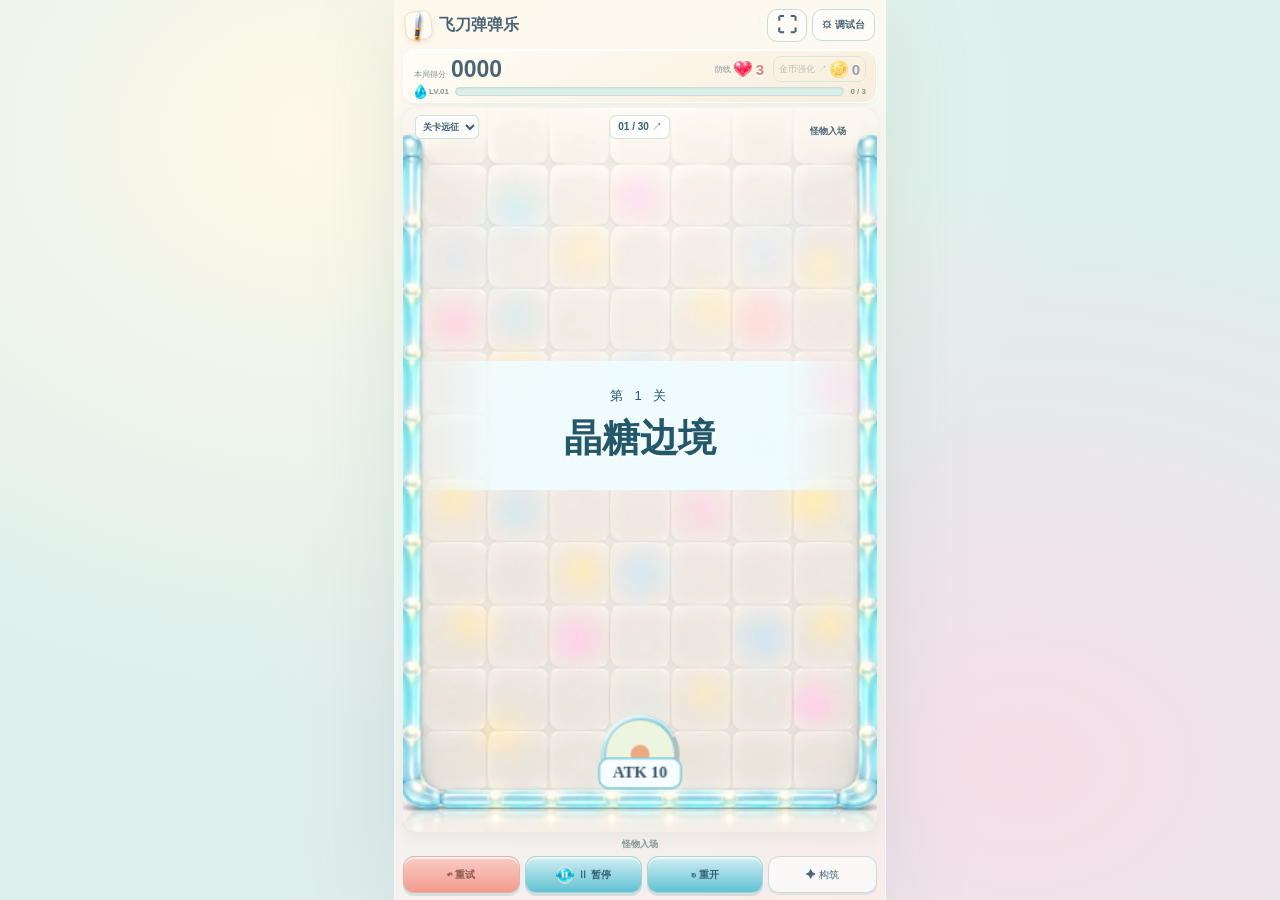
==== commit e55a292e: "更新：采用确认参数，飞刀射速1800" ====
--- a/index.html
+++ b/index.html
@@ -122,7 +122,7 @@
                 <div class="bottom-meta">
                   <span id="liveStatus">等待你的第一刀</span
                   ><button id="phone">手机试玩 ↗</button
-                  ><span id="physicsBadge">重力关闭</span><span>v0.41.0</span>
+                  ><span id="physicsBadge">重力关闭</span><span>v0.41.1</span>
                 </div>
               </div>
             </details>
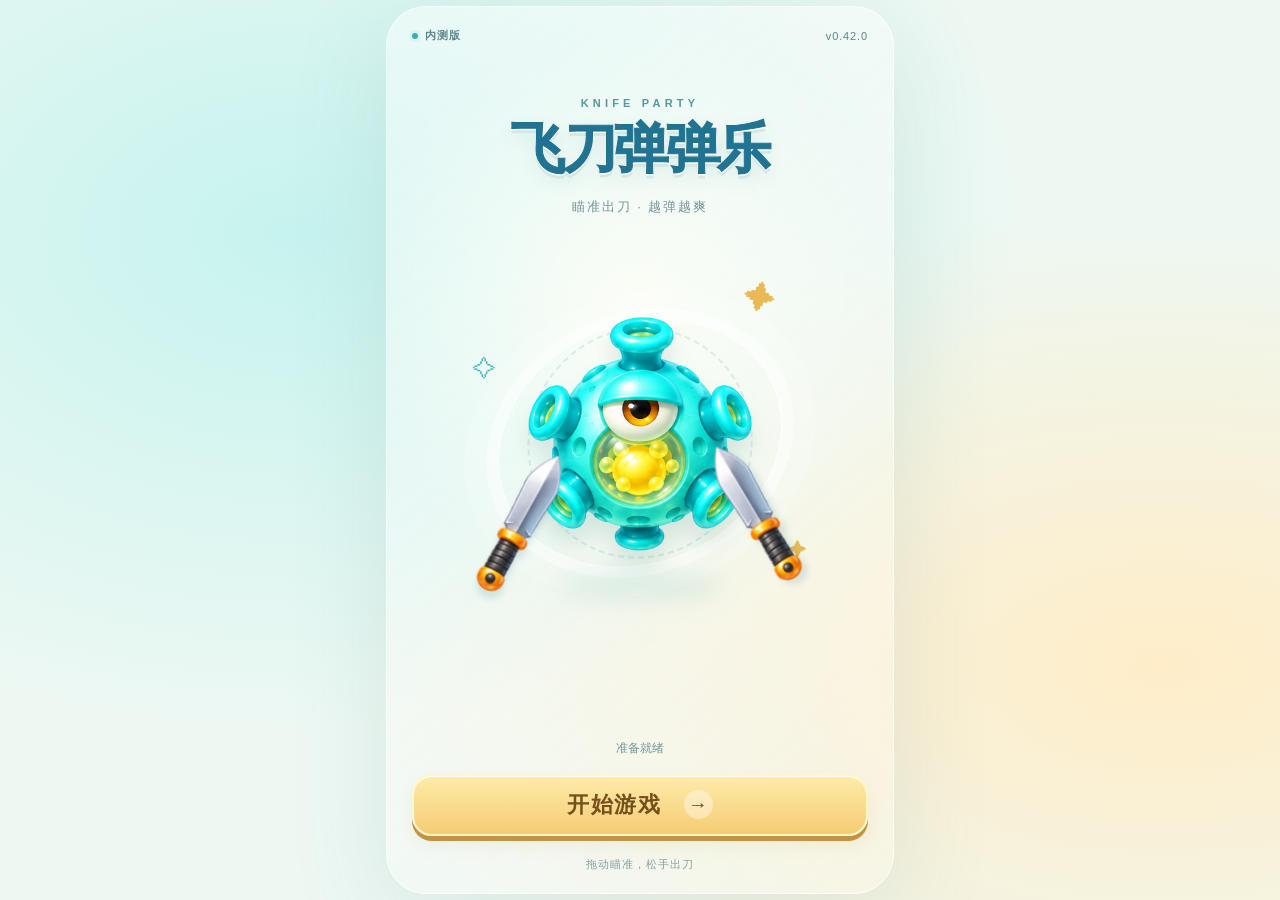
==== commit 89d79bb0: "发布：v0.42.0游戏开始页与完整内测包，沿用1800射速" ====
--- a/index.html
+++ b/index.html
@@ -1,13 +1,12 @@
 <!doctype html>
 <html lang="zh-CN">
   <head>
-<script>const shareUrl=new URL(location.href);if(!shareUrl.searchParams.has("mode"))shareUrl.searchParams.set("mode","stages");if(!shareUrl.searchParams.has("theme"))shareUrl.searchParams.set("theme","crystal");history.replaceState(null,"",shareUrl);</script>
     <meta charset="utf-8" />
     <meta
       name="viewport"
       content="width=device-width,initial-scale=1,viewport-fit=cover"
     />
-    <meta name="theme-color" content="#3d9ef2" />
+    <meta name="theme-color" content="#edf8f3" />
     <title>飞刀弹弹乐</title>
     <link rel="icon" href="assets/toy/coin.png" type="image/png" />
     <link rel="stylesheet" href="style.css" />
@@ -17,9 +16,172 @@
     <link rel="stylesheet" href="balance-lab.css" />
     <link rel="stylesheet" href="audio-lab.css" />
     <link rel="stylesheet" href="stage-ui.css" />
+    <style>
+      /* Keep the unfinished battlefield covered even before CSS or JS arrives. */
+      html:not([data-game-started]) .workspace {
+        visibility: hidden !important;
+      }
+      #startScreen[hidden] {
+        display: none !important;
+      }
+      #startScreen {
+        position: fixed;
+        inset: 0;
+        z-index: 10000;
+        display: grid;
+        place-items: center;
+        overflow: auto;
+        color: #19526a;
+        background: #edf8f3;
+        font-family: "Microsoft YaHei", sans-serif;
+      }
+      #startScreen .start-card {
+        width: min(100%, 520px);
+        min-height: 100%;
+        display: flex;
+        flex-direction: column;
+        align-items: center;
+        padding: 28px 28px 24px;
+        text-align: center;
+        box-sizing: border-box;
+      }
+      #startScreen h1 {
+        margin: 28px 0 8px;
+        font-size: clamp(36px, 10vw, 54px);
+      }
+      #startScreen .start-art {
+        position: relative;
+        width: min(100%, 340px);
+        aspect-ratio: 1;
+        margin: auto;
+      }
+      #startScreen .start-enemy {
+        position: absolute;
+        width: 66%;
+        left: 17%;
+        top: 13%;
+      }
+      #startScreen .start-knife {
+        position: absolute;
+        height: 45%;
+        bottom: 0;
+      }
+      #startScreen .start-knife-left {
+        left: 9%;
+        transform: rotate(32deg);
+      }
+      #startScreen .start-knife-right {
+        right: 9%;
+        transform: rotate(-32deg);
+      }
+      #startScreen .start-footer {
+        width: 100%;
+        margin-top: auto;
+      }
+      #startScreen .start-button {
+        width: 100%;
+        min-height: 62px;
+        border: 2px solid #fff7c8;
+        border-radius: 20px;
+        background: #ffe19a;
+        color: #74501c;
+        font: inherit;
+        font-size: 22px;
+        font-weight: 800;
+      }
+      #startScreen .start-button:disabled {
+        opacity: 0.62;
+        cursor: progress;
+      }
+      #startScreen .start-status {
+        min-height: 24px;
+        font-size: 13px;
+      }
+      #startScreen .start-retry[hidden] {
+        display: none;
+      }
+      #startScreen .start-retry {
+        margin: 8px auto;
+      }
+    </style>
+    <link rel="stylesheet" href="start-screen.css" />
   </head>
   <body>
-    <div class="workspace">
+    <section
+      id="startScreen"
+      aria-labelledby="startTitle"
+      aria-describedby="startStatus"
+      aria-busy="true"
+    >
+      <div class="start-card">
+        <div class="start-edition">
+          <span class="start-edition-dot"></span> 内测版
+          <span class="start-version">v0.42.0</span>
+        </div>
+        <div class="start-heading">
+          <p class="start-kicker">KNIFE PARTY</p>
+          <h1 id="startTitle">飞刀弹弹乐</h1>
+          <p class="start-tagline">瞄准出刀 · 越弹越爽</p>
+        </div>
+        <div class="start-art" aria-hidden="true">
+          <div class="start-orbit"></div>
+          <div class="start-orbit start-orbit-inner"></div>
+          <span class="start-spark start-spark-one">✦</span
+          ><span class="start-spark start-spark-two">✧</span
+          ><span class="start-spark start-spark-three">✦</span>
+          <img
+            class="start-enemy"
+            src="assets/crystal/enemy.png"
+            alt=""
+            width="365"
+            height="384"
+            draggable="false"
+            fetchpriority="high"
+          />
+          <img
+            class="start-knife start-knife-left"
+            src="assets/crystal/knife.png"
+            alt=""
+            width="76"
+            height="332"
+            draggable="false"
+          />
+          <img
+            class="start-knife start-knife-right"
+            src="assets/crystal/knife.png"
+            alt=""
+            width="76"
+            height="332"
+            draggable="false"
+          />
+          <div class="start-art-shadow"></div>
+        </div>
+        <div class="start-footer">
+          <p id="startStatus" class="start-status" role="status">
+            正在准备战场…
+          </p>
+          <button id="startGame" class="start-button" disabled>
+            <span>开始游戏</span
+            ><span class="start-button-arrow" aria-hidden="true">→</span>
+          </button>
+          <button
+            id="retryStartup"
+            class="start-retry"
+            hidden
+            onclick="location.reload()"
+          >
+            重新加载
+          </button>
+          <p class="start-tip">拖动瞄准，松手出刀</p>
+          <noscript
+            ><p class="start-error">
+              请在浏览器中启用 JavaScript，然后重新加载。
+            </p></noscript
+          >
+        </div>
+      </div>
+    </section>
+    <div class="workspace" inert>
       <main class="game-shell" aria-label="游戏区">
         <header class="game-header">
           <div class="brand">
@@ -122,7 +284,7 @@
                 <div class="bottom-meta">
                   <span id="liveStatus">等待你的第一刀</span
                   ><button id="phone">手机试玩 ↗</button
-                  ><span id="physicsBadge">重力关闭</span><span>v0.41.1</span>
+                  ><span id="physicsBadge">重力关闭</span><span>v0.42.0</span>
                 </div>
               </div>
             </details>
@@ -358,6 +520,24 @@
       </details>
     </dialog>
     <div id="toast" role="status"></div>
-    <script type="module" src="src/main.mjs"></script>
+    <script>
+      window.knifeStartupFail = function () {
+        if (document.documentElement.hasAttribute("data-game-started")) return;
+        document
+          .getElementById("startScreen")
+          .setAttribute("aria-busy", "false");
+        document.getElementById("startStatus").textContent =
+          "加载未完成，请检查网络后重新加载。";
+        document.getElementById("retryStartup").hidden = false;
+      };
+      window.knifeStartupTimer = setTimeout(window.knifeStartupFail, 45000);
+    </script>
+    <script type="module">
+      import("./src/main.mjs").catch((error) => {
+        console.error("游戏启动失败", error);
+        clearTimeout(window.knifeStartupTimer);
+        window.knifeStartupFail();
+      });
+    </script>
   </body>
 </html>
--- a/start-screen.css
+++ b/start-screen.css
@@ -0,0 +1,316 @@
+#startScreen {
+  color-scheme: light;
+  background:
+    radial-gradient(ellipse at 23% 26%, #c6f3ef 0, transparent 52%),
+    radial-gradient(ellipse at 91% 74%, #ffedc8 0, transparent 49%), #edf8f3;
+}
+#startScreen .start-card {
+  position: relative;
+  isolation: isolate;
+  min-height: min(100dvh, 920px);
+  padding: max(28px, env(safe-area-inset-top)) 32px
+    max(28px, env(safe-area-inset-bottom));
+}
+#startScreen .start-card::before {
+  content: "";
+  position: absolute;
+  z-index: -1;
+  inset: 6px;
+  border: 1px solid #ffffffa6;
+  border-radius: 40px;
+  background:
+    radial-gradient(circle at 50% 34%, #fffef6d9, transparent 45%),
+    linear-gradient(140deg, #ffffff70, #fffaf240);
+  box-shadow: 0 22px 100px #447a7020;
+}
+#startScreen .start-edition {
+  display: flex;
+  align-items: center;
+  gap: 7px;
+  align-self: stretch;
+  font-size: 11px;
+  font-weight: 700;
+  letter-spacing: 0.08em;
+  color: #5d888d;
+}
+#startScreen .start-edition-dot {
+  height: 6px;
+  width: 6px;
+  border-radius: 50%;
+  background: #40adad;
+  box-shadow: 0 0 0 3px #40adad13;
+}
+#startScreen .start-version {
+  margin-left: auto;
+  font-weight: 400;
+}
+#startScreen .start-heading {
+  position: relative;
+  z-index: 1;
+  margin-top: clamp(24px, 6dvh, 62px);
+}
+#startScreen .start-kicker {
+  margin: 0 0 7px;
+  font-size: 11px;
+  letter-spacing: 0.38em;
+  font-weight: 800;
+  color: #56999f;
+}
+#startScreen h1 {
+  margin: 0;
+  color: #217393;
+  font-family: "Microsoft YaHei", "PingFang SC", sans-serif;
+  font-weight: 900;
+  letter-spacing: -0.045em;
+  line-height: 1.22;
+  text-shadow:
+    0 2px #fff,
+    0 5px #d3e7e5,
+    0 8px 18px #286b7420;
+  -webkit-text-stroke: 1px #20718e;
+}
+#startScreen .start-tagline {
+  margin: 16px 0 0;
+  color: #769599;
+  font-size: 13px;
+  letter-spacing: 0.15em;
+}
+#startScreen .start-art {
+  flex: 0 1 340px;
+  margin: auto;
+  min-height: 0;
+}
+#startScreen .start-orbit {
+  position: absolute;
+  inset: 7%;
+  border: 1px solid #fff;
+  border-radius: 50%;
+  box-shadow:
+    0 0 0 12px #fff6,
+    0 0 0 35px #fff2;
+  transform: rotate(-24deg) scaleY(0.82);
+}
+#startScreen .start-orbit-inner {
+  inset: 17%;
+  border: 2px dashed #6eb9bc36;
+  box-shadow: none;
+  transform: rotate(23deg) scaleY(1.04);
+}
+#startScreen .start-enemy {
+  z-index: 2;
+  height: auto;
+  filter: drop-shadow(0 15px 10px #287d7625);
+  animation: start-hover 4.8s ease-in-out infinite;
+}
+#startScreen .start-knife {
+  z-index: 3;
+  width: auto;
+  object-fit: contain;
+  filter: drop-shadow(3px 7px 3px #30738027);
+}
+#startScreen .start-knife-left {
+  left: 10%;
+  bottom: 4%;
+  transform: rotate(29deg);
+}
+#startScreen .start-knife-right {
+  right: 11%;
+  bottom: 7%;
+  transform: rotate(-31deg);
+}
+#startScreen .start-art-shadow {
+  position: absolute;
+  width: 48%;
+  height: 6%;
+  left: 26%;
+  bottom: 5%;
+  border-radius: 50%;
+  background: #68b8a93b;
+  filter: blur(12px);
+}
+#startScreen .start-spark {
+  position: absolute;
+  color: #e9b953;
+  line-height: 1;
+}
+#startScreen .start-spark-one {
+  top: 3%;
+  right: 10%;
+  font-size: 32px;
+  transform: rotate(12deg);
+}
+#startScreen .start-spark-two {
+  top: 25%;
+  left: 1%;
+  font-size: 23px;
+  color: #3cb2b3;
+}
+#startScreen .start-spark-three {
+  bottom: 16%;
+  right: 1%;
+  font-size: 18px;
+}
+#startScreen .start-footer {
+  position: relative;
+  z-index: 4;
+}
+#startScreen .start-status {
+  color: #71969a;
+  margin: 12px 0 11px;
+  font-size: 12px;
+  line-height: 1.65;
+}
+#startScreen[aria-busy="true"] .start-status::before {
+  content: "";
+  display: inline-block;
+  width: 5px;
+  height: 5px;
+  margin: 0 8px 2px 0;
+  border-radius: 50%;
+  background: #43b7bd;
+  animation: start-pulse 1.4s ease-in-out infinite;
+}
+#startScreen .start-button {
+  display: flex;
+  justify-content: center;
+  align-items: center;
+  gap: 22px;
+  padding: 12px 22px;
+  letter-spacing: 0.08em;
+  background: linear-gradient(#ffebaa, #f5cc73);
+  box-shadow:
+    0 5px #c89340,
+    0 9px 18px #cba25c22,
+    inset 0 1px #fff;
+  transition:
+    transform 0.15s,
+    box-shadow 0.15s,
+    filter 0.15s;
+  touch-action: manipulation;
+}
+#startScreen .start-button:not(:disabled):hover {
+  filter: brightness(1.035);
+  transform: translateY(-2px);
+}
+#startScreen .start-button:not(:disabled):active {
+  transform: translateY(3px);
+  box-shadow:
+    0 2px #c89340,
+    inset 0 1px #fff;
+}
+#startScreen .start-button:focus-visible,
+#startScreen .start-retry:focus-visible {
+  outline: 3px solid #38aebb;
+  outline-offset: 5px;
+}
+#startScreen .start-button-arrow {
+  display: grid;
+  place-items: center;
+  width: 29px;
+  height: 29px;
+  border-radius: 50%;
+  font-size: 20px;
+  font-weight: 400;
+  background: #fff6;
+}
+#startScreen .start-tip {
+  margin: 21px 0 0;
+  font-size: 11px;
+  color: #83a0a2;
+  letter-spacing: 0.1em;
+}
+#startScreen .start-retry {
+  padding: 7px 18px;
+  font-size: 13px;
+  color: #256c86;
+  border: 1px solid #a3d6d7;
+  background: #fffc;
+}
+#startScreen .start-error {
+  color: #856522;
+  font-size: 13px;
+}
+@keyframes start-hover {
+  50% {
+    transform: translateY(-9px) rotate(2deg);
+  }
+}
+@keyframes start-pulse {
+  50% {
+    opacity: 0.25;
+  }
+}
+@media (max-width: 600px) {
+  #startScreen .start-card {
+    min-height: 100dvh;
+    padding-inline: 28px;
+  }
+  #startScreen .start-card::before {
+    inset: 0;
+    border: 0;
+    border-radius: 0;
+    box-shadow: none;
+  }
+}
+@media (max-height: 680px) {
+  #startScreen .start-card {
+    padding-top: max(15px, env(safe-area-inset-top));
+    padding-bottom: max(18px, env(safe-area-inset-bottom));
+  }
+  #startScreen .start-heading {
+    margin-top: 16px;
+  }
+  #startScreen h1 {
+    font-size: 40px;
+  }
+  #startScreen .start-art {
+    width: min(60dvh, 280px);
+    flex-basis: 250px;
+  }
+  #startScreen .start-tagline {
+    margin-top: 9px;
+  }
+  #startScreen .start-tip {
+    margin-top: 16px;
+  }
+}
+@media (max-height: 440px) and (min-width: 600px) {
+  #startScreen .start-card {
+    width: min(100%, 850px);
+    display: grid;
+    grid-template-columns: 1fr 1fr;
+    grid-template-rows: auto 1fr auto;
+    column-gap: 30px;
+    min-height: 100dvh;
+    padding: 18px 40px;
+  }
+  #startScreen .start-edition {
+    grid-column: 1 / -1;
+  }
+  #startScreen .start-heading {
+    margin: 10px 0 0;
+  }
+  #startScreen .start-art {
+    grid-column: 2;
+    grid-row: 2 / 4;
+    width: min(74dvh, 300px);
+  }
+  #startScreen .start-footer {
+    grid-column: 1;
+    margin: 0;
+  }
+  #startScreen .start-tagline {
+    font-size: 11px;
+  }
+  #startScreen .start-button {
+    min-height: 52px;
+    font-size: 20px;
+  }
+}
+@media (prefers-reduced-motion: reduce) {
+  #startScreen *,
+  #startScreen *::before {
+    animation: none !important;
+    transition: none !important;
+  }
+}
